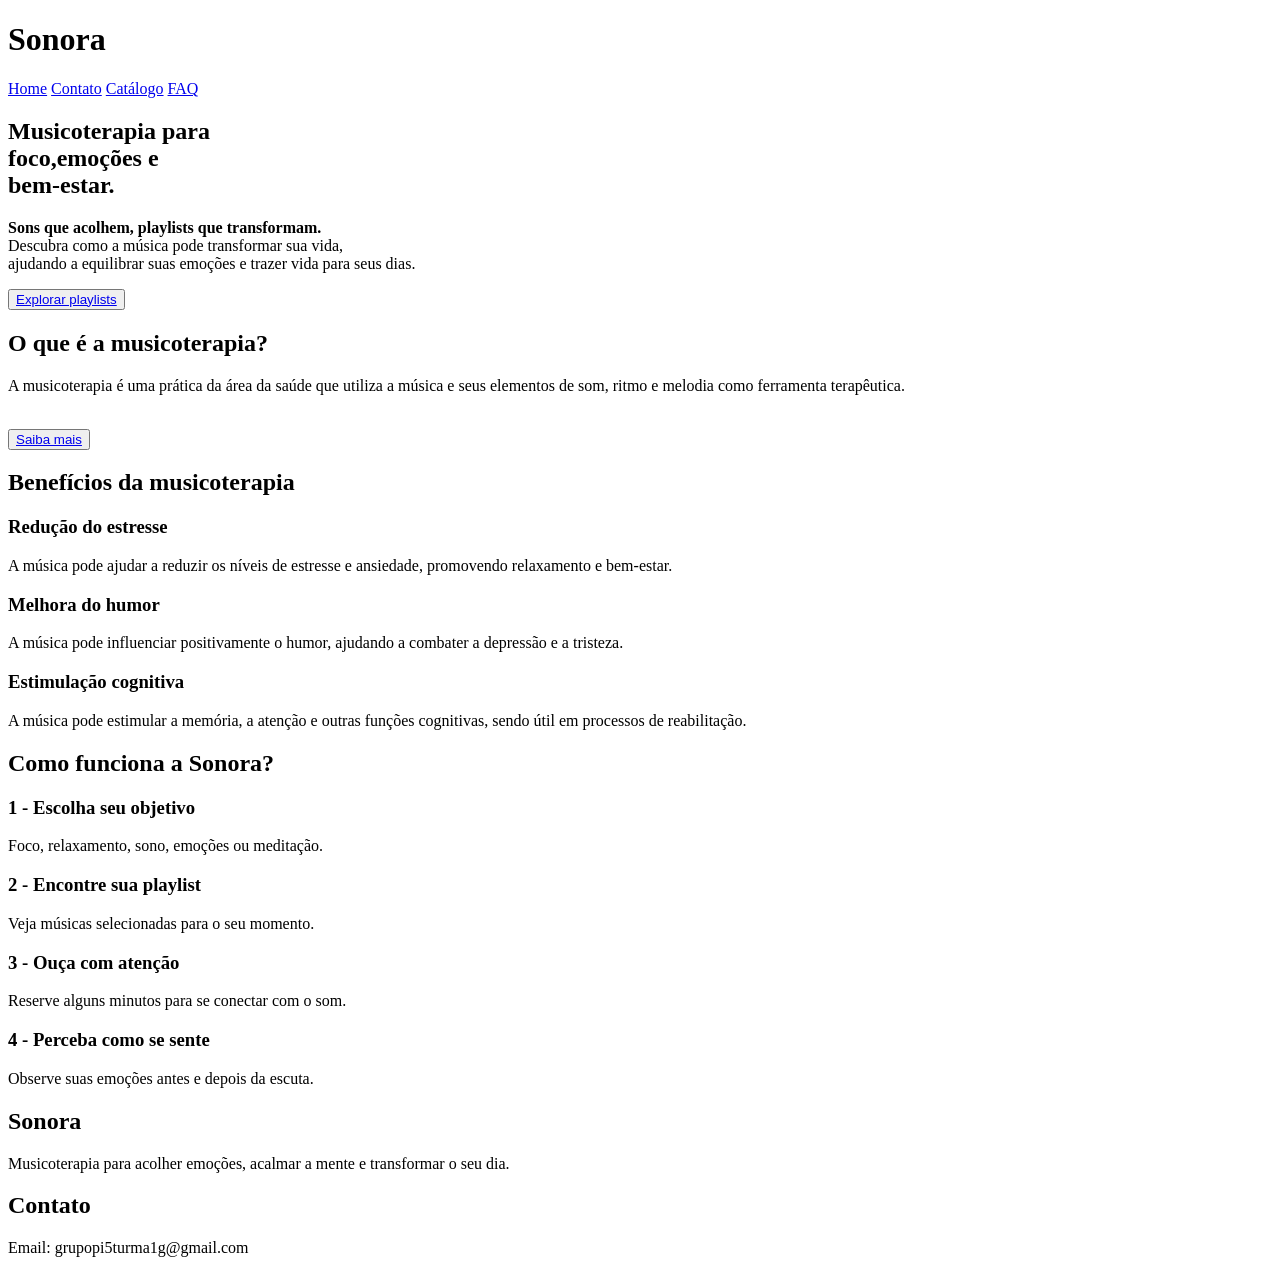
==== index.html @ e2dea468 "updt html, botoes" ====
<!DOCTYPE html>
<html lang="PT-BR">
<head>
    <meta charset="UTF-8">
    <meta name="viewport" content="width=device-width, initial-scale=1.0">
    <title>Sonora - Home</title>
    <script src="js/script.js" defer></script>
</head>
<body>
    <header>
    <div class="barra_de_navegacao">
        <h1>Sonora</h1> <!-- deixar os botões de navegação no lado direito do título -->
        <nav>
            <a href="index.html">Home</a>
            <a href="html/contato.html">Contato</a>
            <a href="html/catalogo.html">Catálogo</a>
            <a href="html/faq.html">FAQ</a>
        </nav>
    </div>
    </header>
    <main>
    <section id="hero"><!-- colocar a imagem de fundo, texto alinhado a esquerda, e uma imagem a direita -->
        <h1>Musicoterapia para<br>foco,emoções e <br>bem-estar.</h1>
        <p><strong>Sons que acolhem, playlists que transformam.<br></strong> 
        Descubra como a música pode transformar sua vida,<br> ajudando a
        equilibrar suas emoções e trazer vida para seus dias.</p>
        <button><a href="html/catalogo.html">Explorar playlists</a></button>
    <br>
    </section>
    <section id="O que é a musicoterapia?">
        <div>
        <h2>O que é a musicoterapia?</h2>
        <p>A musicoterapia é uma prática da
        área da saúde que utiliza a música e seus elementos
        de som, ritmo e melodia como ferramenta terapêutica.</p><br>
        <button><a href="html/musicoterapia_informacional.html">Saiba mais</a></button>
        </div>
    </section>
    <section id="beneficios"><!-- alinhar os cards lado a lado -->
        <h2>Benefícios da musicoterapia</h2>
        <div class="beneficio">
            <h3>Redução do estresse</h3>
            <p>A música pode ajudar a reduzir os níveis de estresse e ansiedade, 
            promovendo relaxamento e bem-estar.</p>
        </div>
        <div class="beneficio">
            <h3>Melhora do humor</h3>
            <p>A música pode influenciar positivamente o humor, 
            ajudando a combater a depressão e a tristeza.</p>
        </div>
        <div class="beneficio">
            <h3>Estimulação cognitiva</h3>
            <p>A música pode estimular a memória, a atenção e outras funções cognitivas,
            sendo útil em processos de reabilitação.</p>
        </div>
    </section>
    <section id="como_funciona">
        <div class="funcionamento">
        <h2>Como funciona a Sonora?</h2>
            <h3>1 - Escolha seu objetivo</h3>
            <p>Foco, relaxamento, sono, emoções ou meditação.</p>
        </div>
        <div class="funcionamento">
            <h3>2 - Encontre sua playlist</h3>
            <p>Veja músicas selecionadas para o seu momento.</p>
        </div>
        <div class="funcionamento">
            <h3>3 - Ouça com atenção</h3>
            <p>Reserve alguns minutos para se conectar com o som.</p>
        </div>
        <div class="funcionamento">
            <h3>4 - Perceba como se sente</h3>
            <p>Observe suas emoções antes e depois da escuta.</p>
        </div>
    </section>
    </main>
    <footer class="rodape">
        <div id="sonora_rodape">
            <h2>Sonora</h2>
            <p>Musicoterapia para acolher emoções, acalmar a mente e transformar o seu dia.</p>
        </div>
        <div id="contato">
            <h2>Contato</h2>
            <p>Email: grupopi5turma1g@gmail.com</p>
        </div>
    </footer>
<!--<script src="js/script.js"></script>-->
</body>
</html>
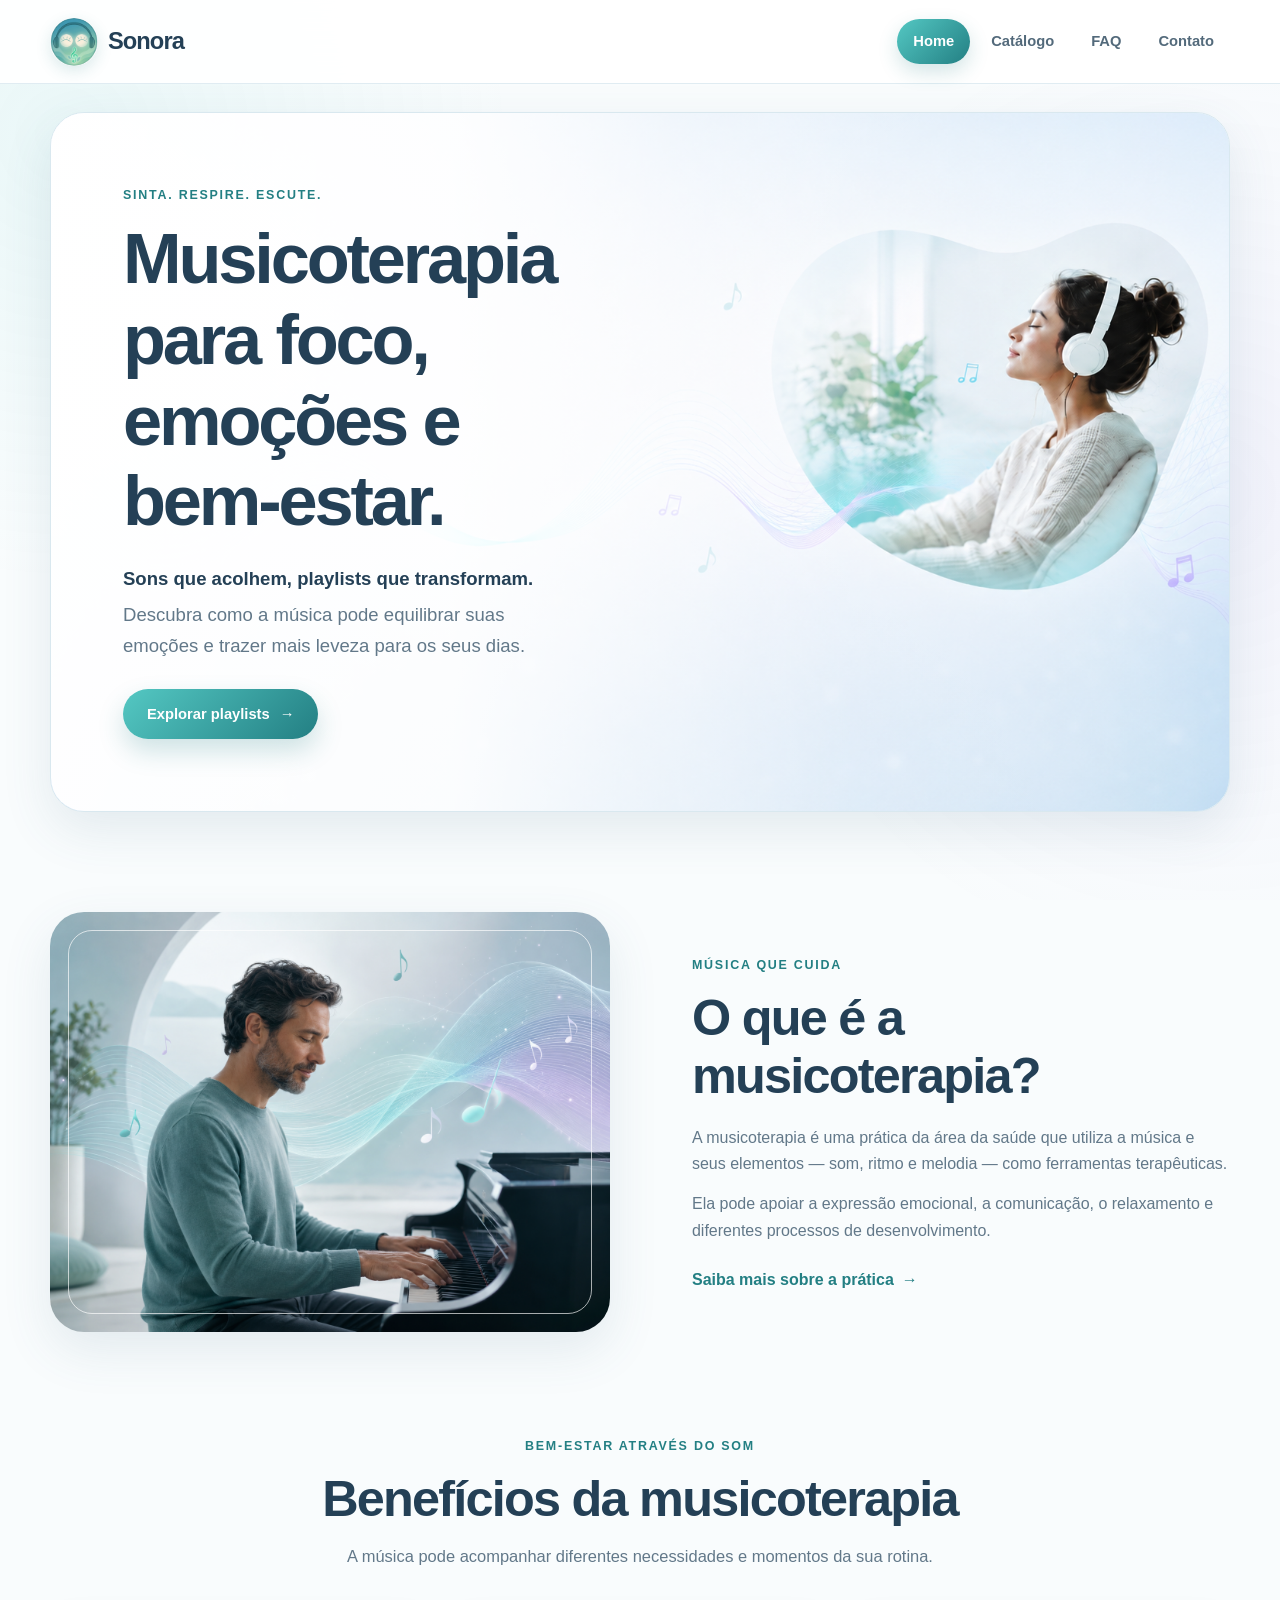
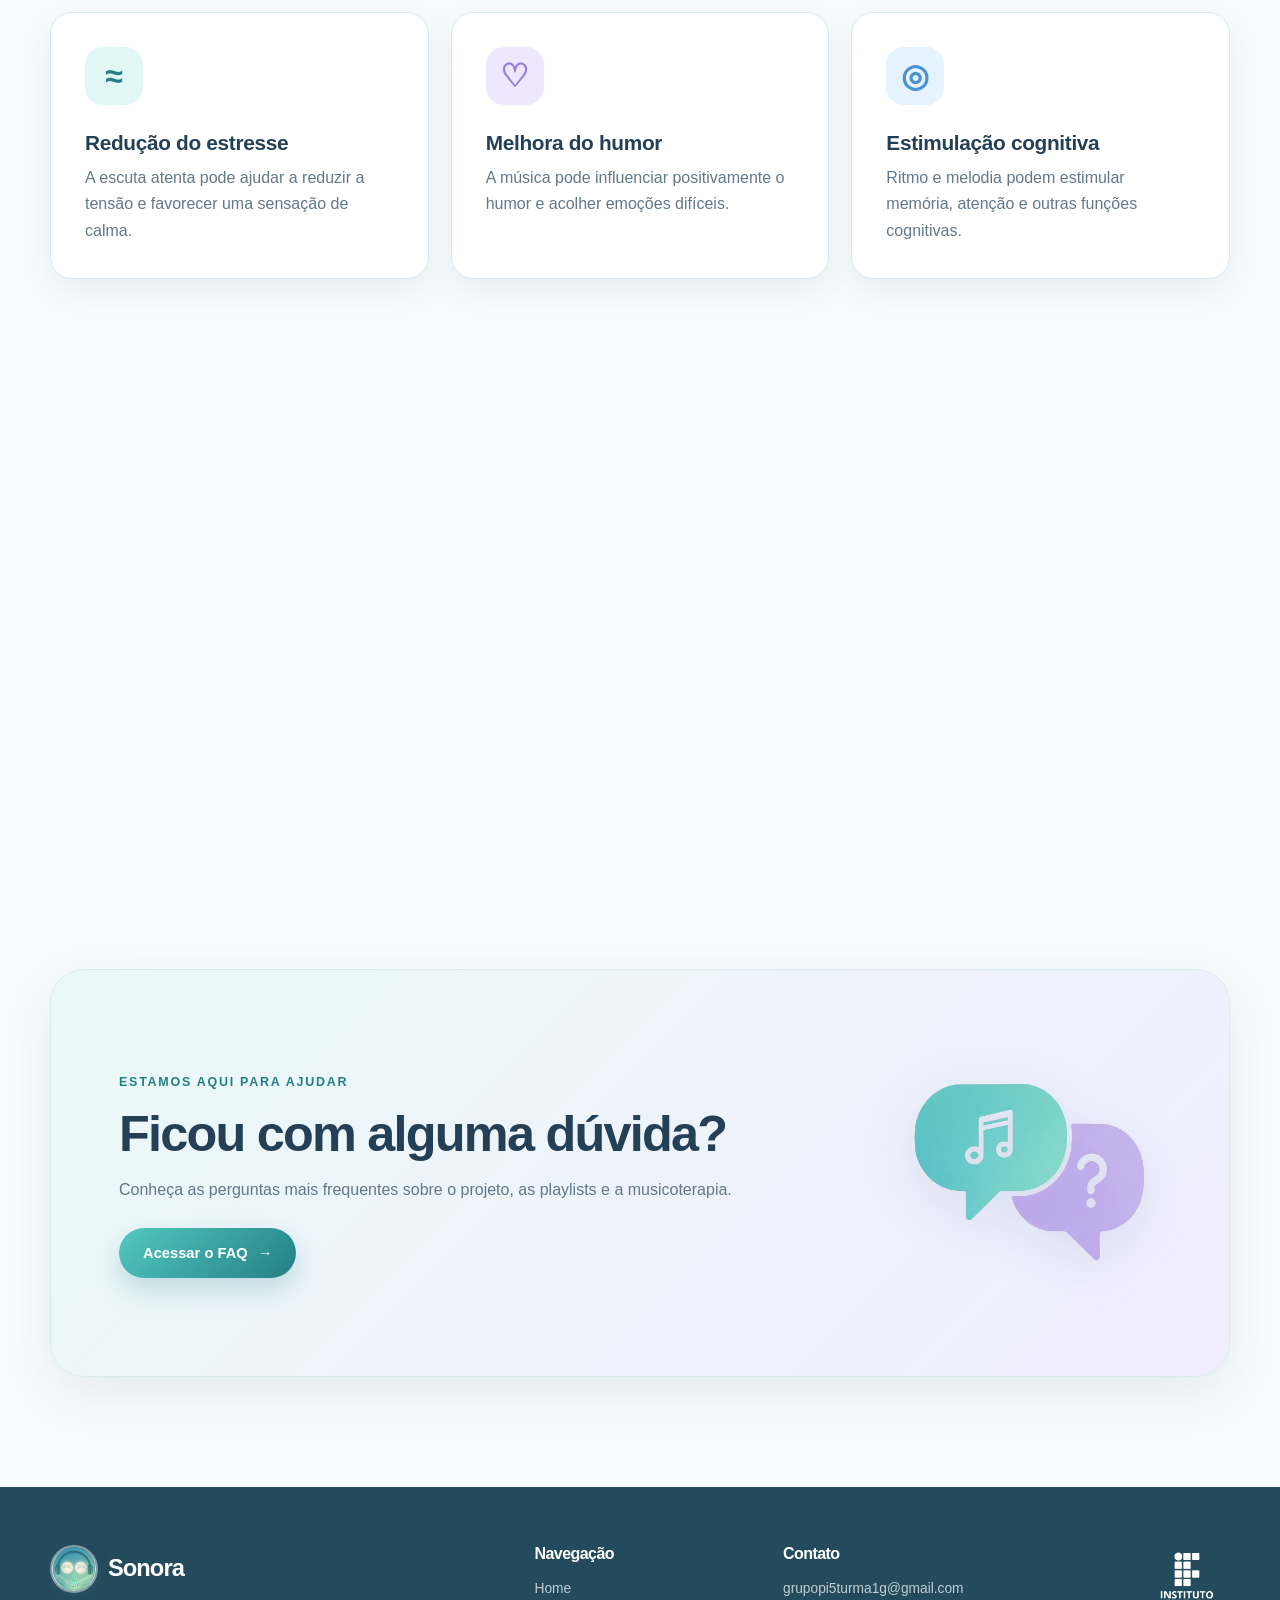
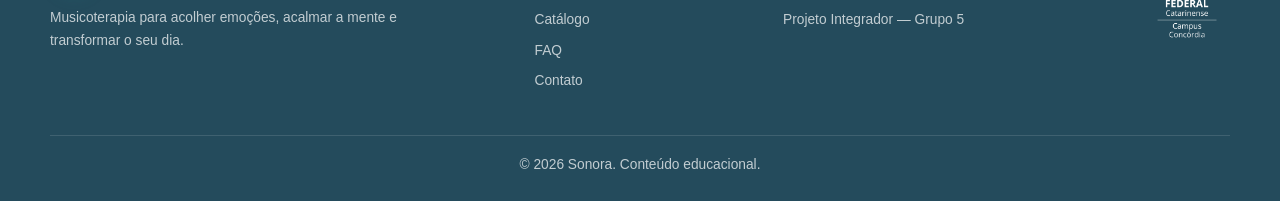
==== commit d2073bd7: "SitePronto" ====
--- a/index.html
+++ b/index.html
@@ -1,89 +1,150 @@
 <!DOCTYPE html>
-<html lang="PT-BR">
+<html lang="pt-BR">
+
 <head>
     <meta charset="UTF-8">
     <meta name="viewport" content="width=device-width, initial-scale=1.0">
+    <meta name="description" content="Sonora: música para foco, emoções e bem-estar.">
     <title>Sonora - Home</title>
+    <link rel="stylesheet" href="css/style.css">
     <script src="js/script.js" defer></script>
 </head>
-<body>
-    <header>
-    <div class="barra_de_navegacao">
-        <h1>Sonora</h1> <!-- deixar os botões de navegação no lado direito do título -->
-        <nav>
-            <a href="index.html">Home</a>
-            <a href="html/contato.html">Contato</a>
-            <a href="html/catalogo.html">Catálogo</a>
-            <a href="html/faq.html">FAQ</a>
-        </nav>
-    </div>
+
+<body data-page="home">
+    <header class="site_header">
+        <div class="barra_de_navegacao">
+            <a class="marca" href="index.html" aria-label="Sonora - página inicial">
+                <img src="assets/imagens/01_logo_sonora.png" alt="" width="52" height="52">
+                <span>Sonora</span>
+            </a>
+            <nav aria-label="Navegação principal">
+                <a href="index.html">Home</a>
+                <a href="html/catalogo.html">Catálogo</a>
+                <a href="html/faq.html">FAQ</a>
+                <a href="html/contato.html">Contato</a>
+            </nav>
+        </div>
     </header>
+
     <main>
-    <section id="hero"><!-- colocar a imagem de fundo, texto alinhado a esquerda, e uma imagem a direita -->
-        <h1>Musicoterapia para<br>foco,emoções e <br>bem-estar.</h1>
-        <p><strong>Sons que acolhem, playlists que transformam.<br></strong> 
-        Descubra como a música pode transformar sua vida,<br> ajudando a
-        equilibrar suas emoções e trazer vida para seus dias.</p>
-        <button><a href="html/catalogo.html">Explorar playlists</a></button>
-    <br>
-    </section>
-    <section id="O que é a musicoterapia?">
-        <div>
-        <h2>O que é a musicoterapia?</h2>
-        <p>A musicoterapia é uma prática da
-        área da saúde que utiliza a música e seus elementos
-        de som, ritmo e melodia como ferramenta terapêutica.</p><br>
-        <button><a href="html/musicoterapia_informacional.html">Saiba mais</a></button>
+        <section id="hero" class="hero hero_home">
+            <img class="hero_imagem" src="assets/imagens/09_banner_home.png" alt="Mulher ouvindo música com fones de ouvido" fetchpriority="high">
+            <div class="hero_conteudo">
+                <span class="eyebrow">Sinta. Respire. Escute.</span>
+                <h1>Musicoterapia para foco, emoções e bem-estar.</h1>
+                <p><strong>Sons que acolhem, playlists que transformam.</strong> Descubra como a música pode equilibrar suas emoções e trazer mais leveza para os seus dias.</p>
+                <a class="botao botao_primario" href="html/catalogo.html">Explorar playlists <span aria-hidden="true">→</span></a>
+            </div>
+        </section>
+
+        <section class="secao sobre_musicoterapia" aria-labelledby="titulo_musicoterapia">
+            <div class="imagem_moldura">
+                <img src="assets/imagens/02_homem_piano.png" alt="Homem tocando piano em um ambiente tranquilo" loading="lazy">
+            </div>
+            <div class="secao_texto">
+                <span class="eyebrow">Música que cuida</span>
+                <h2 id="titulo_musicoterapia">O que é a musicoterapia?</h2>
+                <p>A musicoterapia é uma prática da área da saúde que utiliza a música e seus elementos — som, ritmo e melodia — como ferramentas terapêuticas.</p>
+                <p>Ela pode apoiar a expressão emocional, a comunicação, o relaxamento e diferentes processos de desenvolvimento.</p>
+                <a class="link_seta" href="html/musicoterapia_informacional.html">Saiba mais sobre a prática <span aria-hidden="true">→</span></a>
+            </div>
+        </section>
+
+        <section id="beneficios" class="secao secao_centralizada" aria-labelledby="titulo_beneficios">
+            <div class="cabecalho_secao">
+                <span class="eyebrow">Bem-estar através do som</span>
+                <h2 id="titulo_beneficios">Benefícios da musicoterapia</h2>
+                <p>A música pode acompanhar diferentes necessidades e momentos da sua rotina.</p>
+            </div>
+            <div class="beneficios_grid">
+                <article class="beneficio">
+                    <span class="icone_texto icone_turquesa" aria-hidden="true">≈</span>
+                    <h3>Redução do estresse</h3>
+                    <p>A escuta atenta pode ajudar a reduzir a tensão e favorecer uma sensação de calma.</p>
+                </article>
+                <article class="beneficio">
+                    <span class="icone_texto icone_lilas" aria-hidden="true">♡</span>
+                    <h3>Melhora do humor</h3>
+                    <p>A música pode influenciar positivamente o humor e acolher emoções difíceis.</p>
+                </article>
+                <article class="beneficio">
+                    <span class="icone_texto icone_azul" aria-hidden="true">◎</span>
+                    <h3>Estimulação cognitiva</h3>
+                    <p>Ritmo e melodia podem estimular memória, atenção e outras funções cognitivas.</p>
+                </article>
+            </div>
+        </section>
+
+        <section id="como_funciona" class="secao secao_centralizada" aria-labelledby="titulo_como_funciona">
+            <div class="cabecalho_secao">
+                <span class="eyebrow">Uma experiência simples</span>
+                <h2 id="titulo_como_funciona">Como funciona a Sonora?</h2>
+                <p>Quatro passos para encontrar uma trilha que combine com o seu momento.</p>
+            </div>
+            <div class="passos_grid">
+                <article class="funcionamento">
+                    <span class="numero_passo">01</span>
+                    <img src="assets/imagens/06_icone_escolha_objetivo.png" alt="" loading="lazy">
+                    <h3>Escolha seu objetivo</h3>
+                    <p>Foco, relaxamento, sono, emoções ou meditação.</p>
+                </article>
+                <article class="funcionamento">
+                    <span class="numero_passo">02</span>
+                    <img src="assets/imagens/04_icone_encontre_playlist.png" alt="" loading="lazy">
+                    <h3>Encontre sua playlist</h3>
+                    <p>Veja músicas selecionadas para o seu momento.</p>
+                </article>
+                <article class="funcionamento">
+                    <span class="numero_passo">03</span>
+                    <img src="assets/imagens/05_icone_ouca_com_atencao.png" alt="" loading="lazy">
+                    <h3>Ouça com atenção</h3>
+                    <p>Reserve alguns minutos para se conectar com o som.</p>
+                </article>
+                <article class="funcionamento">
+                    <span class="numero_passo">04</span>
+                    <img src="assets/imagens/07_icone_perceba_como_se_sente.png" alt="" loading="lazy">
+                    <h3>Perceba como se sente</h3>
+                    <p>Observe suas emoções antes e depois da escuta.</p>
+                </article>
+            </div>
+        </section>
+
+        <section class="secao cta_duvidas">
+            <div>
+                <span class="eyebrow">Estamos aqui para ajudar</span>
+                <h2>Ficou com alguma dúvida?</h2>
+                <p>Conheça as perguntas mais frequentes sobre o projeto, as playlists e a musicoterapia.</p>
+                <a class="botao botao_primario" href="html/faq.html">Acessar o FAQ <span aria-hidden="true">→</span></a>
+            </div>
+            <img src="assets/imagens/10_ilustracao_duvidas_musica.png" alt="Balões de conversa sobre música" loading="lazy">
+        </section>
+    </main>
+
+    <footer class="rodape">
+        <div class="rodape_conteudo">
+            <div class="rodape_marca">
+                <a class="marca marca_rodape" href="index.html">
+                    <img src="assets/imagens/01_logo_sonora.png" alt="" width="54" height="54" loading="lazy">
+                    <span>Sonora</span>
+                </a>
+                <p>Musicoterapia para acolher emoções, acalmar a mente e transformar o seu dia.</p>
+            </div>
+            <div>
+                <h2>Navegação</h2>
+                <a href="index.html">Home</a>
+                <a href="html/catalogo.html">Catálogo</a>
+                <a href="html/faq.html">FAQ</a>
+                <a href="html/contato.html">Contato</a>
+            </div>
+            <div>
+                <h2>Contato</h2>
+                <a href="mailto:grupopi5turma1g@gmail.com">grupopi5turma1g@gmail.com</a>
+                <p>Projeto Integrador — Grupo 5</p>
+            </div>
+            <img class="logo_ifc" src="assets/imagens/03_logo_ifc_campus_concordia.png" alt="Instituto Federal Catarinense - Campus Concórdia" loading="lazy">
         </div>
-    </section>
-    <section id="beneficios"><!-- alinhar os cards lado a lado -->
-        <h2>Benefícios da musicoterapia</h2>
-        <div class="beneficio">
-            <h3>Redução do estresse</h3>
-            <p>A música pode ajudar a reduzir os níveis de estresse e ansiedade, 
-            promovendo relaxamento e bem-estar.</p>
-        </div>
-        <div class="beneficio">
-            <h3>Melhora do humor</h3>
-            <p>A música pode influenciar positivamente o humor, 
-            ajudando a combater a depressão e a tristeza.</p>
-        </div>
-        <div class="beneficio">
-            <h3>Estimulação cognitiva</h3>
-            <p>A música pode estimular a memória, a atenção e outras funções cognitivas,
-            sendo útil em processos de reabilitação.</p>
-        </div>
-    </section>
-    <section id="como_funciona">
-        <div class="funcionamento">
-        <h2>Como funciona a Sonora?</h2>
-            <h3>1 - Escolha seu objetivo</h3>
-            <p>Foco, relaxamento, sono, emoções ou meditação.</p>
-        </div>
-        <div class="funcionamento">
-            <h3>2 - Encontre sua playlist</h3>
-            <p>Veja músicas selecionadas para o seu momento.</p>
-        </div>
-        <div class="funcionamento">
-            <h3>3 - Ouça com atenção</h3>
-            <p>Reserve alguns minutos para se conectar com o som.</p>
-        </div>
-        <div class="funcionamento">
-            <h3>4 - Perceba como se sente</h3>
-            <p>Observe suas emoções antes e depois da escuta.</p>
-        </div>
-    </section>
-    </main>
-    <footer class="rodape">
-        <div id="sonora_rodape">
-            <h2>Sonora</h2>
-            <p>Musicoterapia para acolher emoções, acalmar a mente e transformar o seu dia.</p>
-        </div>
-        <div id="contato">
-            <h2>Contato</h2>
-            <p>Email: grupopi5turma1g@gmail.com</p>
-        </div>
+        <p class="rodape_base">© 2026 Sonora. Conteúdo educacional.</p>
     </footer>
-<!--<script src="js/script.js"></script>-->
 </body>
-</html>+
+</html>
--- a/css/style.css
+++ b/css/style.css
@@ -0,0 +1,1325 @@
+:root {
+    --azul-fundo: #eef7fb;
+    --azul-claro: #dfeff7;
+    --azul: #69aee6;
+    --turquesa: #54c8c3;
+    --turquesa-escuro: #237f83;
+    --lilas: #9579df;
+    --lilas-claro: #eee8ff;
+    --texto: #244056;
+    --texto-suave: #627889;
+    --branco: #ffffff;
+    --borda: #d9e8ef;
+    --spotify: #1ed760;
+    --sombra: 0 18px 50px rgba(68, 105, 129, 0.12);
+    --sombra-card: 0 12px 32px rgba(68, 105, 129, 0.1);
+    --raio: 22px;
+    --raio-grande: 34px;
+    --largura: 1180px;
+}
+
+*,
+*::before,
+*::after {
+    box-sizing: border-box;
+    margin: 0;
+    padding: 0;
+}
+
+html {
+    scroll-behavior: smooth;
+    scroll-padding-top: 105px;
+}
+
+body {
+    min-height: 100vh;
+    overflow-x: hidden;
+    padding-top: 84px;
+    color: var(--texto);
+    background: #f9fcfd;
+    font-family: Poppins, "Segoe UI", Arial, sans-serif;
+    line-height: 1.65;
+}
+
+body::before {
+    position: fixed;
+    z-index: -1;
+    inset: 0;
+    background:
+        radial-gradient(circle at 5% 15%, rgba(84, 200, 195, 0.09), transparent 28rem),
+        radial-gradient(circle at 95% 55%, rgba(149, 121, 223, 0.08), transparent 30rem);
+    content: "";
+    pointer-events: none;
+}
+
+img {
+    display: block;
+    max-width: 100%;
+}
+
+a {
+    color: inherit;
+    text-decoration: none;
+}
+
+button,
+input,
+textarea {
+    font: inherit;
+}
+
+button,
+a,
+[role="button"] {
+    -webkit-tap-highlight-color: transparent;
+}
+
+button:focus-visible,
+a:focus-visible,
+input:focus-visible,
+textarea:focus-visible,
+[role="button"]:focus-visible {
+    outline: 3px solid rgba(84, 200, 195, 0.4);
+    outline-offset: 4px;
+}
+
+h1,
+h2,
+h3 {
+    color: var(--texto);
+    line-height: 1.15;
+    text-wrap: balance;
+}
+
+h1 {
+    font-size: clamp(2.55rem, 5.5vw, 4.7rem);
+    letter-spacing: -0.045em;
+}
+
+h2 {
+    font-size: clamp(2rem, 4vw, 3.15rem);
+    letter-spacing: -0.035em;
+}
+
+h3 {
+    font-size: 1.3rem;
+    letter-spacing: -0.015em;
+}
+
+p {
+    color: var(--texto-suave);
+}
+
+.site_header {
+    position: fixed;
+    z-index: 100;
+    top: 0;
+    right: 0;
+    left: 0;
+    height: 84px;
+    border-bottom: 1px solid rgba(217, 232, 239, 0.8);
+    background: rgba(255, 255, 255, 0.92);
+    transition: height 220ms ease, box-shadow 220ms ease, background-color 220ms ease;
+    backdrop-filter: blur(18px);
+}
+
+.site_header.scrolled {
+    height: 74px;
+    background: rgba(255, 255, 255, 0.97);
+    box-shadow: 0 10px 30px rgba(68, 105, 129, 0.09);
+}
+
+.barra_de_navegacao {
+    display: flex;
+    align-items: center;
+    justify-content: space-between;
+    width: min(calc(100% - 40px), var(--largura));
+    height: 100%;
+    margin-inline: auto;
+}
+
+.marca {
+    display: inline-flex;
+    align-items: center;
+    gap: 10px;
+    color: var(--texto);
+    font-size: 1.48rem;
+    font-weight: 800;
+    letter-spacing: -0.04em;
+}
+
+.marca img {
+    width: 48px;
+    height: 48px;
+    border-radius: 50%;
+    object-fit: cover;
+    box-shadow: 0 5px 15px rgba(35, 127, 131, 0.16);
+}
+
+nav {
+    display: flex;
+    align-items: center;
+    gap: 5px;
+}
+
+nav a {
+    position: relative;
+    padding: 10px 16px;
+    border-radius: 999px;
+    color: #536a7b;
+    font-size: 0.92rem;
+    font-weight: 650;
+    transition: color 180ms ease, background-color 180ms ease, transform 180ms ease;
+}
+
+nav a:hover {
+    color: var(--turquesa-escuro);
+    background: rgba(84, 200, 195, 0.1);
+    transform: translateY(-1px);
+}
+
+nav a[aria-current="page"] {
+    color: #fff;
+    background: linear-gradient(135deg, var(--turquesa), var(--turquesa-escuro));
+    box-shadow: 0 8px 20px rgba(35, 127, 131, 0.2);
+}
+
+main {
+    width: 100%;
+}
+
+main > section,
+main > article {
+    width: min(calc(100% - 40px), var(--largura));
+    margin-inline: auto;
+}
+
+.secao {
+    margin-block: 100px;
+}
+
+.eyebrow {
+    display: inline-block;
+    margin-bottom: 13px;
+    color: var(--turquesa-escuro);
+    font-size: 0.78rem;
+    font-weight: 800;
+    letter-spacing: 0.14em;
+    text-transform: uppercase;
+}
+
+.cabecalho_secao {
+    max-width: 700px;
+    margin: 0 auto 42px;
+    text-align: center;
+}
+
+.cabecalho_secao h2 {
+    margin-bottom: 15px;
+}
+
+.cabecalho_secao > p {
+    font-size: 1.03rem;
+}
+
+.cabecalho_secao.alinhado_esquerda {
+    margin-inline: 0;
+    text-align: left;
+}
+
+.hero {
+    position: relative;
+    min-height: 570px;
+    overflow: hidden;
+    margin-top: 28px;
+    border: 1px solid var(--borda);
+    border-radius: var(--raio-grande);
+    background: var(--azul-fundo);
+    box-shadow: var(--sombra);
+    isolation: isolate;
+}
+
+.hero_imagem {
+    position: absolute;
+    z-index: -2;
+    inset: 0;
+    width: 100%;
+    height: 100%;
+    object-fit: cover;
+}
+
+.hero::after {
+    position: absolute;
+    z-index: -1;
+    inset: 0;
+    background: linear-gradient(90deg, rgba(255, 255, 255, 0.98) 0%, rgba(255, 255, 255, 0.9) 34%, rgba(255, 255, 255, 0.12) 68%, transparent 100%);
+    content: "";
+    pointer-events: none;
+}
+
+.hero_conteudo {
+    display: flex;
+    width: min(52%, 590px);
+    min-height: 570px;
+    flex-direction: column;
+    align-items: flex-start;
+    justify-content: center;
+    padding: clamp(38px, 6vw, 72px);
+}
+
+.hero_conteudo h1 {
+    margin-bottom: 22px;
+}
+
+.hero_conteudo > p {
+    max-width: 570px;
+    margin-bottom: 28px;
+    font-size: clamp(1rem, 1.6vw, 1.16rem);
+}
+
+.hero_conteudo p strong {
+    display: block;
+    margin-bottom: 5px;
+    color: var(--texto);
+}
+
+.hero_acoes {
+    display: flex;
+    flex-wrap: wrap;
+    gap: 12px;
+}
+
+.botao {
+    position: relative;
+    display: inline-flex;
+    min-height: 50px;
+    align-items: center;
+    justify-content: center;
+    gap: 10px;
+    overflow: hidden;
+    padding: 12px 24px;
+    border: 0;
+    border-radius: 999px;
+    cursor: pointer;
+    font-size: 0.92rem;
+    font-weight: 750;
+    transition: transform 180ms ease, box-shadow 180ms ease, background-color 180ms ease;
+}
+
+.botao_primario {
+    color: #fff;
+    background: linear-gradient(135deg, var(--turquesa), var(--turquesa-escuro));
+    box-shadow: 0 12px 26px rgba(35, 127, 131, 0.22);
+}
+
+.botao_primario:hover {
+    box-shadow: 0 16px 34px rgba(35, 127, 131, 0.3);
+    transform: translateY(-3px);
+}
+
+.botao_secundario {
+    color: var(--turquesa-escuro);
+    border: 1px solid rgba(35, 127, 131, 0.22);
+    background: rgba(255, 255, 255, 0.8);
+}
+
+.botao_secundario:hover {
+    color: #fff;
+    background: var(--turquesa-escuro);
+    transform: translateY(-3px);
+}
+
+.link_seta {
+    display: inline-flex;
+    align-items: center;
+    gap: 8px;
+    margin-top: 9px;
+    color: var(--turquesa-escuro);
+    font-weight: 750;
+}
+
+.link_seta span {
+    transition: transform 180ms ease;
+}
+
+.link_seta:hover span {
+    transform: translateX(5px);
+}
+
+.sobre_musicoterapia {
+    display: grid;
+    grid-template-columns: 1.02fr 0.98fr;
+    align-items: center;
+    gap: clamp(40px, 7vw, 82px);
+}
+
+.imagem_moldura {
+    position: relative;
+    overflow: hidden;
+    border-radius: var(--raio-grande);
+    box-shadow: var(--sombra);
+}
+
+.imagem_moldura::before {
+    position: absolute;
+    z-index: 1;
+    inset: 18px;
+    border: 1px solid rgba(255, 255, 255, 0.65);
+    border-radius: 24px;
+    content: "";
+    pointer-events: none;
+}
+
+.imagem_moldura img {
+    width: 100%;
+    aspect-ratio: 4 / 3;
+    object-fit: cover;
+    transition: transform 700ms ease;
+}
+
+.imagem_moldura:hover img {
+    transform: scale(1.035);
+}
+
+.secao_texto h2 {
+    margin-bottom: 20px;
+}
+
+.secao_texto p {
+    margin-bottom: 14px;
+}
+
+.beneficios_grid {
+    display: grid;
+    grid-template-columns: repeat(3, 1fr);
+    gap: 22px;
+}
+
+.beneficio,
+.funcionamento,
+.categoria,
+.playlist,
+.pergunta,
+.formulario_contato,
+.artigo_grid section {
+    position: relative;
+    border: 1px solid var(--borda);
+    background: #fff;
+    box-shadow: var(--sombra-card);
+}
+
+.beneficio,
+.funcionamento {
+    overflow: hidden;
+    padding: 34px;
+    border-radius: var(--raio);
+    text-align: left;
+    transition: transform 220ms ease, box-shadow 220ms ease;
+}
+
+.beneficio::after,
+.funcionamento::after,
+.categoria::after,
+.playlist::after {
+    position: absolute;
+    inset: 0;
+    background: radial-gradient(circle at var(--mouse-x, 50%) var(--mouse-y, 50%), rgba(84, 200, 195, 0.13), transparent 42%);
+    content: "";
+    opacity: 0;
+    pointer-events: none;
+    transition: opacity 180ms ease;
+}
+
+.beneficio:hover,
+.funcionamento:hover {
+    box-shadow: 0 20px 42px rgba(68, 105, 129, 0.15);
+    transform: translateY(-7px);
+}
+
+.beneficio:hover::after,
+.funcionamento:hover::after,
+.categoria:hover::after,
+.playlist:hover::after {
+    opacity: 1;
+}
+
+.beneficio h3,
+.funcionamento h3 {
+    margin-bottom: 10px;
+}
+
+.icone_texto {
+    display: grid;
+    width: 58px;
+    height: 58px;
+    margin-bottom: 26px;
+    place-items: center;
+    border-radius: 18px;
+    font-size: 2rem;
+    font-weight: 700;
+}
+
+.icone_turquesa {
+    color: var(--turquesa-escuro);
+    background: #e1f7f5;
+}
+
+.icone_lilas {
+    color: var(--lilas);
+    background: var(--lilas-claro);
+}
+
+.icone_azul {
+    color: #4b91ce;
+    background: #e5f2ff;
+}
+
+.passos_grid {
+    display: grid;
+    grid-template-columns: repeat(4, 1fr);
+    gap: 18px;
+}
+
+.funcionamento {
+    min-height: 310px;
+    padding-top: 26px;
+}
+
+.funcionamento img {
+    width: 76px;
+    height: 76px;
+    margin: 0 auto 18px;
+    object-fit: contain;
+}
+
+.funcionamento h3,
+.funcionamento p {
+    text-align: center;
+}
+
+.funcionamento p {
+    font-size: 0.92rem;
+}
+
+.numero_passo {
+    display: inline-flex;
+    margin-bottom: 5px;
+    color: rgba(35, 127, 131, 0.32);
+    font-size: 0.74rem;
+    font-weight: 850;
+    letter-spacing: 0.12em;
+}
+
+.cta_duvidas,
+.cta_suporte {
+    display: grid;
+    grid-template-columns: 1.4fr 0.6fr;
+    align-items: center;
+    overflow: hidden;
+    padding: clamp(36px, 6vw, 68px);
+    border: 1px solid #d8ecf0;
+    border-radius: var(--raio-grande);
+    background: linear-gradient(135deg, #eaf9f7 0%, #f1edff 100%);
+    box-shadow: var(--sombra);
+}
+
+.cta_duvidas h2,
+.cta_suporte h2 {
+    margin-bottom: 14px;
+}
+
+.cta_duvidas p,
+.cta_suporte p {
+    max-width: 630px;
+    margin-bottom: 24px;
+}
+
+.cta_duvidas > img,
+.cta_suporte > img {
+    width: min(100%, 270px);
+    justify-self: end;
+    filter: drop-shadow(0 14px 25px rgba(93, 110, 165, 0.14));
+}
+
+.filtro_secao {
+    display: flex;
+    align-items: flex-end;
+    justify-content: space-between;
+    gap: 30px;
+    padding: 34px;
+    border: 1px solid var(--borda);
+    border-radius: var(--raio);
+    background: #fff;
+    box-shadow: var(--sombra-card);
+}
+
+.filtro_secao .cabecalho_secao {
+    flex: 0 1 380px;
+    margin-bottom: 0;
+}
+
+.filtros {
+    display: flex;
+    flex: 1 1 auto;
+    flex-wrap: wrap;
+    justify-content: flex-end;
+    gap: 9px;
+}
+
+.filtro {
+    position: relative;
+    overflow: hidden;
+    min-height: 42px;
+    padding: 8px 17px;
+    border: 1px solid var(--borda);
+    border-radius: 999px;
+    color: var(--texto-suave);
+    background: #f8fbfc;
+    cursor: pointer;
+    font-size: 0.86rem;
+    font-weight: 700;
+    transition: color 180ms ease, background-color 180ms ease, border-color 180ms ease, transform 180ms ease;
+}
+
+.filtro:hover,
+.filtro.ativo {
+    color: #fff;
+    border-color: transparent;
+    background: var(--turquesa-escuro);
+    transform: translateY(-2px);
+}
+
+.categorias_grid {
+    display: grid;
+    grid-template-columns: repeat(4, 1fr);
+    gap: 20px;
+}
+
+.categoria {
+    overflow: hidden;
+    min-height: 280px;
+    padding: 30px;
+    border-radius: var(--raio);
+    cursor: pointer;
+    transition: transform 220ms ease, box-shadow 220ms ease;
+}
+
+.categoria:nth-child(1),
+.categoria:nth-child(3) {
+    background: linear-gradient(155deg, #f7fbfc, #e9f6f7);
+}
+
+.categoria:nth-child(2),
+.categoria:nth-child(4) {
+    background: linear-gradient(155deg, #fbf9ff, #f0ebff);
+}
+
+.categoria:hover {
+    box-shadow: 0 20px 45px rgba(68, 105, 129, 0.16);
+    transform: translateY(-8px);
+}
+
+.categoria img {
+    width: 80px;
+    height: 80px;
+    margin-bottom: 27px;
+    object-fit: contain;
+}
+
+.categoria h3 {
+    margin-bottom: 9px;
+}
+
+.categoria p {
+    margin-bottom: 18px;
+    font-size: 0.91rem;
+}
+
+.categoria > span {
+    color: var(--turquesa-escuro);
+    font-size: 0.85rem;
+    font-weight: 750;
+}
+
+.playlist_heading {
+    display: flex;
+    align-items: flex-end;
+    justify-content: space-between;
+    gap: 24px;
+    margin-bottom: 38px;
+}
+
+.playlist_heading .cabecalho_secao {
+    margin-bottom: 0;
+}
+
+.contador_playlists {
+    flex: 0 0 auto;
+    padding: 8px 15px;
+    border-radius: 999px;
+    color: var(--turquesa-escuro);
+    background: #e5f7f5;
+    font-size: 0.82rem;
+    font-weight: 750;
+}
+
+.playlist_grid {
+    display: grid;
+    grid-template-columns: repeat(3, minmax(0, 1fr));
+    gap: 24px;
+    perspective: 1200px;
+}
+
+.playlist {
+    --rotate-x: 0deg;
+    --rotate-y: 0deg;
+    overflow: hidden;
+    border-radius: var(--raio);
+    transform: perspective(900px) rotateX(var(--rotate-x)) rotateY(var(--rotate-y));
+    transform-style: preserve-3d;
+    transition: transform 160ms ease, box-shadow 220ms ease;
+}
+
+.playlist:hover {
+    box-shadow: 0 25px 55px rgba(68, 105, 129, 0.18);
+}
+
+.playlist[hidden] {
+    display: none;
+}
+
+.playlist_capa {
+    position: relative;
+    overflow: hidden;
+    aspect-ratio: 4 / 3.35;
+}
+
+.playlist_capa::after {
+    position: absolute;
+    inset: 45% 0 0;
+    background: linear-gradient(transparent, rgba(19, 39, 51, 0.32));
+    content: "";
+}
+
+.playlist_capa img {
+    width: 100%;
+    height: 100%;
+    object-fit: cover;
+    transition: transform 650ms ease;
+}
+
+.playlist:hover .playlist_capa img {
+    transform: scale(1.045);
+}
+
+.playlist_selo {
+    position: absolute;
+    z-index: 2;
+    top: 16px;
+    left: 16px;
+    padding: 7px 12px;
+    border: 1px solid rgba(255, 255, 255, 0.55);
+    border-radius: 999px;
+    color: #fff;
+    background: rgba(28, 68, 81, 0.55);
+    backdrop-filter: blur(10px);
+    font-size: 0.72rem;
+    font-weight: 750;
+}
+
+.playlist_conteudo {
+    position: relative;
+    z-index: 2;
+    display: flex;
+    min-height: 240px;
+    flex-direction: column;
+    align-items: flex-start;
+    padding: 26px;
+    background: #fff;
+    transform: translateZ(16px);
+}
+
+.playlist_conteudo h3 {
+    margin-bottom: 9px;
+}
+
+.playlist_conteudo p {
+    margin-bottom: 22px;
+    font-size: 0.9rem;
+}
+
+.playlist_link {
+    position: relative;
+    display: inline-flex;
+    align-items: center;
+    gap: 8px;
+    overflow: hidden;
+    margin-top: auto;
+    padding: 10px 14px;
+    border-radius: 999px;
+    color: #fff;
+    background: #1b2529;
+    font-size: 0.82rem;
+    font-weight: 750;
+    transition: transform 180ms ease, background-color 180ms ease;
+}
+
+.playlist_link:hover {
+    background: #090d0f;
+    transform: translateY(-2px);
+}
+
+.spotify_ponto {
+    width: 9px;
+    height: 9px;
+    border-radius: 50%;
+    background: var(--spotify);
+    box-shadow: 0 0 0 4px rgba(30, 215, 96, 0.12);
+}
+
+.playlist_indisponivel {
+    color: var(--texto-suave);
+    background: #edf3f5;
+}
+
+.playlist_vazia {
+    margin-top: 22px;
+    padding: 24px;
+    border: 1px dashed #b8d8dd;
+    border-radius: 18px;
+    text-align: center;
+}
+
+.playlist_vazia[hidden] {
+    display: none;
+}
+
+.contato_layout {
+    display: grid;
+    grid-template-columns: 0.85fr 1.15fr;
+    align-items: start;
+    gap: clamp(42px, 7vw, 86px);
+}
+
+.contato_intro h2 {
+    margin-bottom: 18px;
+}
+
+.contato_intro > p {
+    margin-bottom: 34px;
+}
+
+.contato_item {
+    display: flex;
+    align-items: flex-start;
+    gap: 15px;
+    margin-top: 22px;
+    padding-top: 22px;
+    border-top: 1px solid var(--borda);
+}
+
+.contato_item > span {
+    display: grid;
+    width: 45px;
+    height: 45px;
+    flex: 0 0 45px;
+    place-items: center;
+    border-radius: 14px;
+    color: var(--turquesa-escuro);
+    background: #e5f7f5;
+    font-weight: 850;
+}
+
+.contato_item strong,
+.contato_item a,
+.contato_item p {
+    display: block;
+}
+
+.contato_item a {
+    color: var(--turquesa-escuro);
+}
+
+.formulario_contato {
+    display: grid;
+    grid-template-columns: 1fr;
+    gap: 18px;
+    padding: clamp(28px, 5vw, 46px);
+    border-radius: var(--raio-grande);
+}
+
+.campo {
+    display: grid;
+    gap: 7px;
+}
+
+.campo label {
+    color: var(--texto);
+    font-size: 0.84rem;
+    font-weight: 750;
+}
+
+.campo input,
+.campo textarea {
+    width: 100%;
+    min-height: 50px;
+    padding: 13px 15px;
+    border: 1px solid var(--borda);
+    border-radius: 13px;
+    color: var(--texto);
+    background: #f8fbfc;
+    transition: border-color 180ms ease, box-shadow 180ms ease, background-color 180ms ease;
+}
+
+.campo textarea {
+    min-height: 155px;
+    resize: vertical;
+}
+
+.campo input:focus,
+.campo textarea:focus {
+    border-color: var(--turquesa);
+    background: #fff;
+    box-shadow: 0 0 0 4px rgba(84, 200, 195, 0.12);
+    outline: none;
+}
+
+.mensagem_formulario {
+    padding: 13px 15px;
+    border-radius: 13px;
+    color: #246f5b;
+    background: #e5f8f1;
+    font-size: 0.88rem;
+}
+
+.mensagem_formulario[hidden] {
+    display: none;
+}
+
+.faq_colunas {
+    display: grid;
+    grid-template-columns: repeat(2, minmax(0, 1fr));
+    gap: 26px;
+}
+
+.faq_grupo > h3 {
+    margin-bottom: 18px;
+    color: var(--turquesa-escuro);
+}
+
+.pergunta {
+    overflow: hidden;
+    margin-bottom: 13px;
+    border-radius: 17px;
+    box-shadow: none;
+}
+
+.pergunta_botao {
+    display: flex;
+    width: 100%;
+    align-items: center;
+    justify-content: space-between;
+    gap: 18px;
+    padding: 21px 22px;
+    border: 0;
+    color: var(--texto);
+    background: #fff;
+    cursor: pointer;
+    text-align: left;
+    font-weight: 750;
+}
+
+.pergunta_botao:hover {
+    color: var(--turquesa-escuro);
+    background: #f7fbfc;
+}
+
+.pergunta_icone {
+    display: grid;
+    width: 30px;
+    height: 30px;
+    flex: 0 0 30px;
+    place-items: center;
+    border-radius: 50%;
+    color: var(--turquesa-escuro);
+    background: #e5f7f5;
+    font-size: 1.1rem;
+}
+
+.resposta {
+    padding: 0 22px 22px;
+    background: #fff;
+}
+
+.resposta p {
+    font-size: 0.92rem;
+}
+
+.resposta[hidden] {
+    display: none;
+}
+
+.artigo_informacional {
+    max-width: 980px;
+}
+
+.artigo_intro {
+    max-width: 800px;
+    margin-bottom: 42px;
+}
+
+.artigo_intro h2 {
+    margin-bottom: 18px;
+}
+
+.destaque_texto {
+    font-size: 1.2rem;
+    line-height: 1.75;
+}
+
+.artigo_grid {
+    display: grid;
+    grid-template-columns: repeat(2, 1fr);
+    gap: 20px;
+}
+
+.artigo_grid section {
+    padding: 28px;
+    border-radius: var(--raio);
+    box-shadow: none;
+}
+
+.artigo_grid h3 {
+    margin-bottom: 12px;
+}
+
+.nota_fontes {
+    margin-top: 26px;
+    padding: 30px;
+    border-left: 5px solid var(--turquesa);
+    border-radius: 0 var(--raio) var(--raio) 0;
+    background: #edf9f8;
+}
+
+.nota_fontes > strong {
+    color: var(--turquesa-escuro);
+}
+
+.nota_fontes p {
+    margin-top: 9px;
+}
+
+.hero_informacional .hero_imagem {
+    object-position: 62% center;
+}
+
+.hero_informacional::after {
+    background: linear-gradient(90deg, rgba(236, 246, 250, 0.99) 0%, rgba(236, 246, 250, 0.92) 36%, rgba(236, 246, 250, 0.22) 69%, transparent 100%);
+}
+
+.rodape {
+    margin-top: 110px;
+    color: #fff;
+    background: #244b5c;
+}
+
+.rodape_conteudo {
+    display: grid;
+    grid-template-columns: 1.5fr 0.7fr 1fr 110px;
+    gap: 42px;
+    width: min(calc(100% - 40px), var(--largura));
+    margin-inline: auto;
+    padding-block: 58px 42px;
+}
+
+.rodape_conteudo > div:not(.rodape_marca) {
+    display: flex;
+    flex-direction: column;
+    align-items: flex-start;
+    gap: 8px;
+}
+
+.rodape h2 {
+    margin-bottom: 7px;
+    color: #fff;
+    font-size: 1rem;
+}
+
+.marca_rodape {
+    margin-bottom: 14px;
+    color: #fff;
+}
+
+.marca_rodape img {
+    border: 2px solid rgba(255, 255, 255, 0.45);
+}
+
+.rodape p,
+.rodape a:not(.marca) {
+    color: rgba(255, 255, 255, 0.72);
+    font-size: 0.86rem;
+}
+
+.rodape a:not(.marca):hover {
+    color: #fff;
+}
+
+.rodape_marca p {
+    max-width: 390px;
+}
+
+.logo_ifc {
+    width: 86px;
+    height: 100px;
+    align-self: start;
+    justify-self: end;
+    object-fit: contain;
+    filter: brightness(0) invert(1);
+}
+
+.rodape_base {
+    width: min(calc(100% - 40px), var(--largura));
+    margin-inline: auto;
+    padding-block: 18px 24px;
+    border-top: 1px solid rgba(255, 255, 255, 0.12);
+    text-align: center;
+}
+
+.js .reveal {
+    opacity: 0;
+    scale: 0.985;
+    translate: 0 28px;
+    transition: opacity 620ms ease, scale 620ms ease, translate 620ms ease;
+    transition-delay: var(--reveal-delay, 0ms);
+}
+
+.js .reveal.is_visible {
+    opacity: 1;
+    scale: 1;
+    translate: 0 0;
+}
+
+.ripple {
+    position: absolute;
+    border-radius: 50%;
+    background: rgba(255, 255, 255, 0.42);
+    pointer-events: none;
+    transform: translate(-50%, -50%) scale(0);
+    animation: ripple 620ms ease-out forwards;
+}
+
+@keyframes ripple {
+    to {
+        opacity: 0;
+        transform: translate(-50%, -50%) scale(1);
+    }
+}
+
+@media (max-width: 1020px) {
+    .passos_grid,
+    .categorias_grid {
+        grid-template-columns: repeat(2, 1fr);
+    }
+
+    .playlist_grid {
+        grid-template-columns: repeat(2, minmax(0, 1fr));
+    }
+
+    .rodape_conteudo {
+        grid-template-columns: 1.4fr 0.8fr 1fr;
+    }
+
+    .logo_ifc {
+        display: none;
+    }
+}
+
+@media (max-width: 780px) {
+    body {
+        padding-top: 74px;
+    }
+
+    .site_header,
+    .site_header.scrolled {
+        height: 74px;
+    }
+
+    .barra_de_navegacao {
+        width: min(calc(100% - 22px), var(--largura));
+    }
+
+    .marca {
+        gap: 7px;
+        font-size: 1.2rem;
+    }
+
+    .marca img {
+        width: 40px;
+        height: 40px;
+    }
+
+    nav {
+        max-width: 69vw;
+        overflow-x: auto;
+        scrollbar-width: none;
+    }
+
+    nav::-webkit-scrollbar {
+        display: none;
+    }
+
+    nav a {
+        flex: 0 0 auto;
+        padding: 8px 11px;
+        font-size: 0.78rem;
+    }
+
+    main > section,
+    main > article {
+        width: min(calc(100% - 24px), var(--largura));
+    }
+
+    .secao {
+        margin-block: 72px;
+    }
+
+    .hero,
+    .hero_conteudo {
+        min-height: 600px;
+    }
+
+    .hero_conteudo {
+        width: 72%;
+        padding: 34px 25px;
+    }
+
+    .hero::after {
+        background: linear-gradient(90deg, rgba(255, 255, 255, 0.98) 0%, rgba(255, 255, 255, 0.88) 54%, rgba(255, 255, 255, 0.2) 100%);
+    }
+
+    .hero_imagem {
+        object-position: 64% center;
+    }
+
+    .sobre_musicoterapia,
+    .contato_layout,
+    .faq_colunas {
+        grid-template-columns: 1fr;
+    }
+
+    .beneficios_grid {
+        grid-template-columns: 1fr;
+    }
+
+    .beneficio {
+        min-height: 235px;
+    }
+
+    .filtro_secao {
+        align-items: flex-start;
+        flex-direction: column;
+    }
+
+    .filtros {
+        justify-content: flex-start;
+    }
+
+    .cta_duvidas,
+    .cta_suporte {
+        grid-template-columns: 1fr 190px;
+    }
+
+    .rodape_conteudo {
+        grid-template-columns: 1.4fr 0.8fr;
+    }
+}
+
+@media (max-width: 560px) {
+    h1 {
+        font-size: clamp(2.25rem, 12vw, 3.25rem);
+    }
+
+    h2 {
+        font-size: clamp(1.8rem, 9vw, 2.5rem);
+    }
+
+    .hero,
+    .hero_conteudo {
+        min-height: 620px;
+    }
+
+    .hero_conteudo {
+        width: 100%;
+        justify-content: flex-end;
+        padding-bottom: 48px;
+    }
+
+    .hero::after,
+    .hero_informacional::after {
+        background: linear-gradient(0deg, rgba(255, 255, 255, 0.99) 0%, rgba(255, 255, 255, 0.92) 47%, rgba(255, 255, 255, 0.1) 84%);
+    }
+
+    .hero_imagem,
+    .hero_informacional .hero_imagem {
+        object-position: 68% top;
+    }
+
+    .hero_acoes,
+    .hero_acoes .botao {
+        width: 100%;
+    }
+
+    .passos_grid,
+    .categorias_grid,
+    .playlist_grid,
+    .artigo_grid {
+        grid-template-columns: 1fr;
+    }
+
+    .funcionamento {
+        min-height: 270px;
+    }
+
+    .cta_duvidas,
+    .cta_suporte {
+        grid-template-columns: 1fr;
+    }
+
+    .cta_duvidas > img,
+    .cta_suporte > img {
+        width: 170px;
+        margin-top: 22px;
+        justify-self: center;
+    }
+
+    .playlist_heading {
+        align-items: flex-start;
+        flex-direction: column;
+    }
+
+    .rodape_conteudo {
+        grid-template-columns: 1fr;
+        gap: 28px;
+    }
+}
+
+@media (prefers-reduced-motion: reduce) {
+    html {
+        scroll-behavior: auto;
+    }
+
+    *,
+    *::before,
+    *::after {
+        scroll-behavior: auto !important;
+        animation-duration: 0.01ms !important;
+        animation-iteration-count: 1 !important;
+        transition-duration: 0.01ms !important;
+    }
+
+    .js .reveal {
+        opacity: 1;
+        scale: 1;
+        translate: 0 0;
+    }
+}
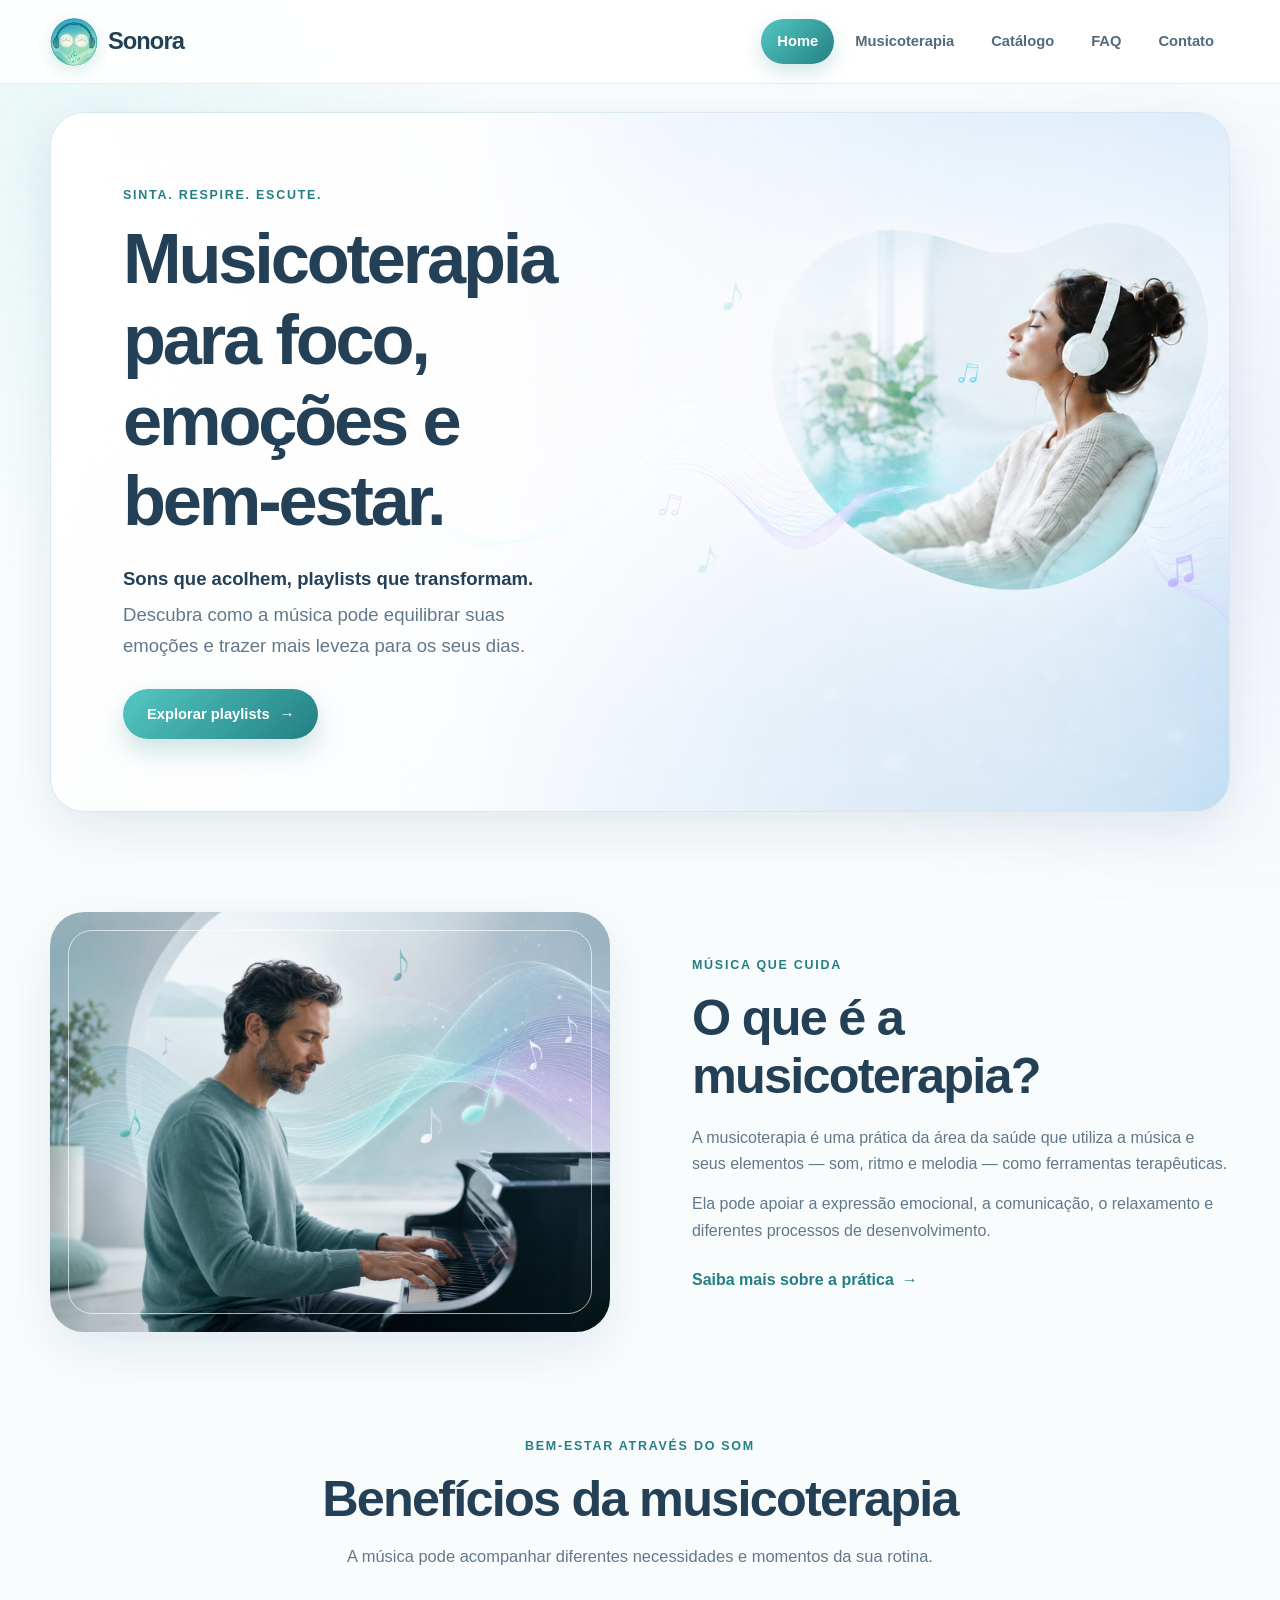
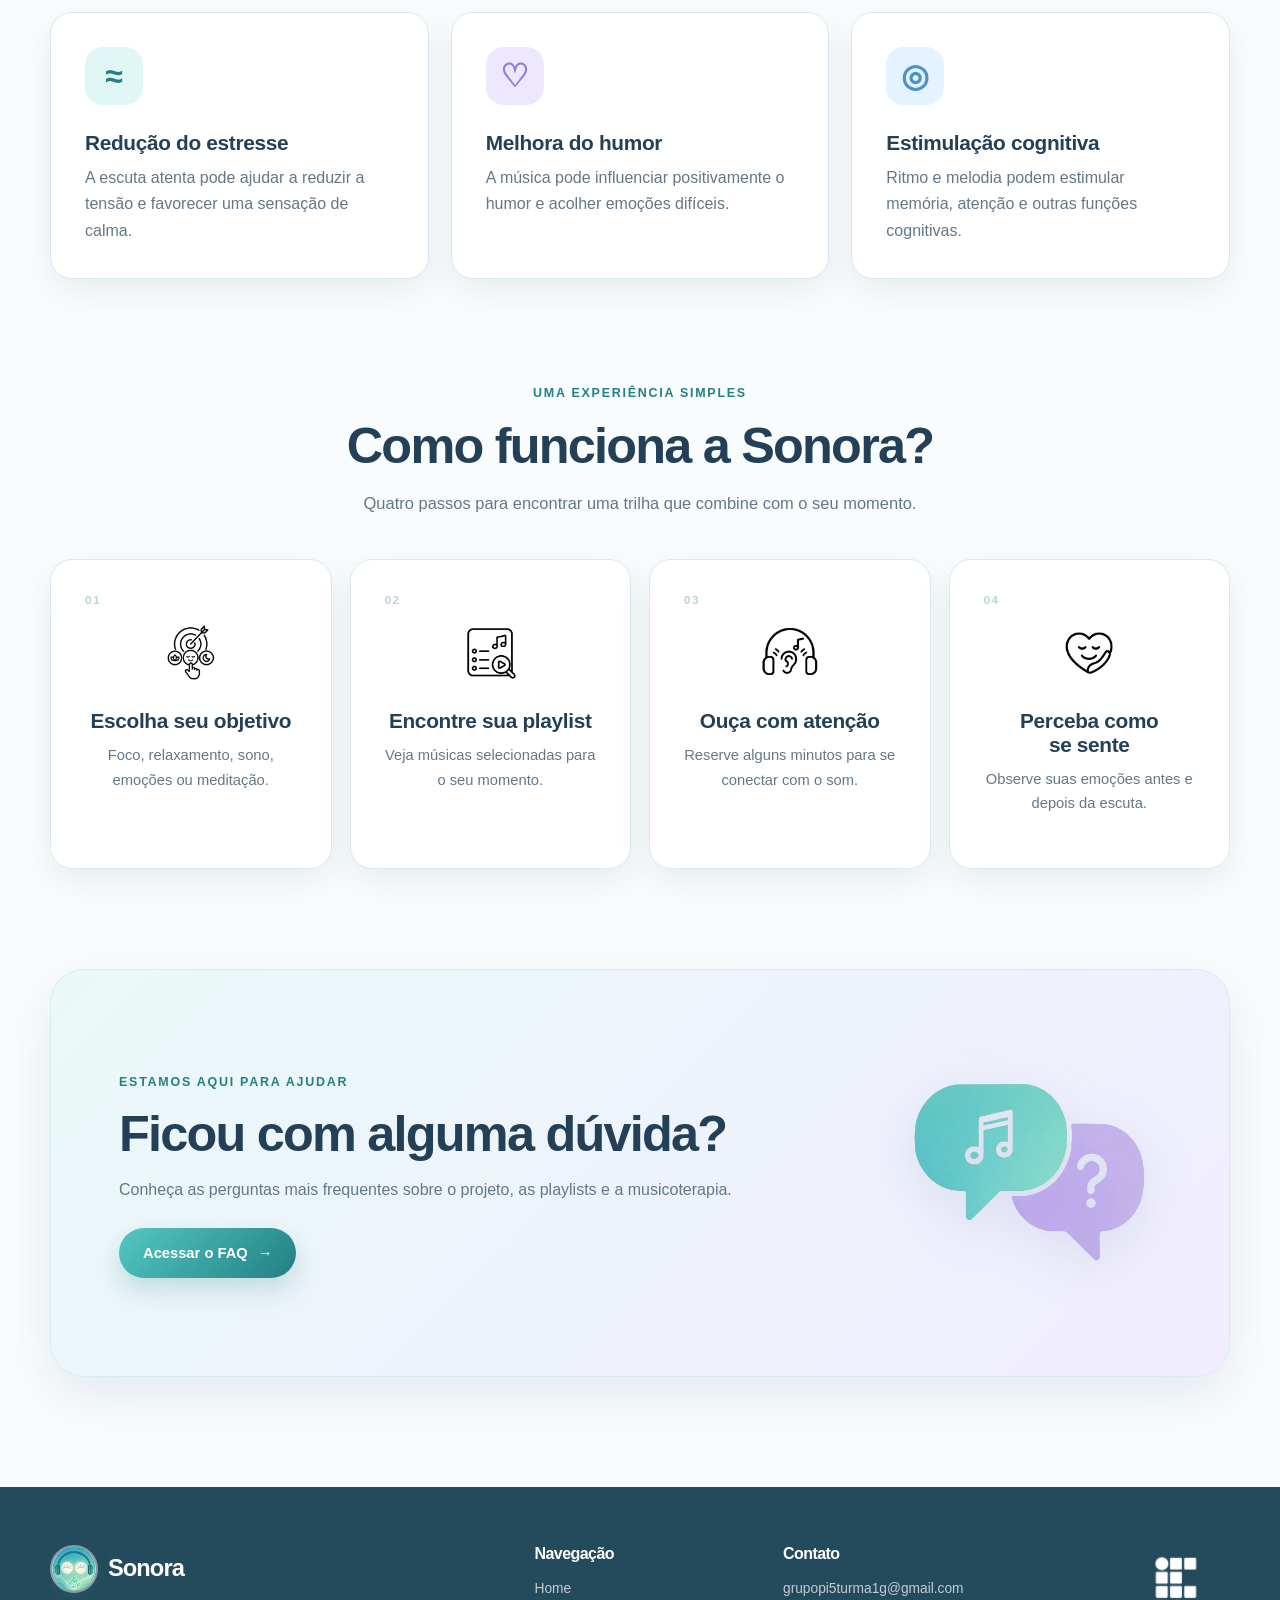
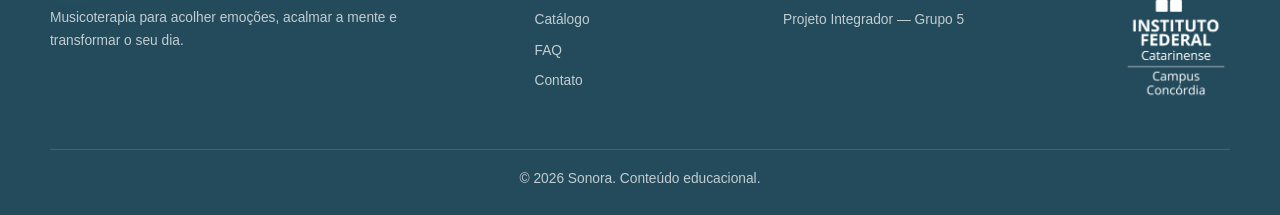
==== commit e1da49c3: "Botão musicoterapia no head arrumado e logo do IF arrumada" ====
--- a/index.html
+++ b/index.html
@@ -14,11 +14,12 @@
     <header class="site_header">
         <div class="barra_de_navegacao">
             <a class="marca" href="index.html" aria-label="Sonora - página inicial">
-                <img src="assets/imagens/01_logo_sonora.png" alt="" width="52" height="52">
+                <img src="assets/imagens/01_logo_sonorav2.png" alt="" width="52" height="52">
                 <span>Sonora</span>
             </a>
             <nav aria-label="Navegação principal">
                 <a href="index.html">Home</a>
+                <a href="html/musicoterapia_informacional.html">Musicoterapia</a>
                 <a href="html/catalogo.html">Catálogo</a>
                 <a href="html/faq.html">FAQ</a>
                 <a href="html/contato.html">Contato</a>
@@ -124,7 +125,7 @@
         <div class="rodape_conteudo">
             <div class="rodape_marca">
                 <a class="marca marca_rodape" href="index.html">
-                    <img src="assets/imagens/01_logo_sonora.png" alt="" width="54" height="54" loading="lazy">
+                    <img src="assets/imagens/01_logo_sonorav2.png" alt="" width="54" height="54" loading="lazy">
                     <span>Sonora</span>
                 </a>
                 <p>Musicoterapia para acolher emoções, acalmar a mente e transformar o seu dia.</p>
--- a/css/style.css
+++ b/css/style.css
@@ -1069,8 +1069,9 @@
 }
 
 .logo_ifc {
-    width: 86px;
-    height: 100px;
+    width: 108px;
+    height: auto;
+    max-width: 100%;
     align-self: start;
     justify-self: end;
     object-fit: contain;
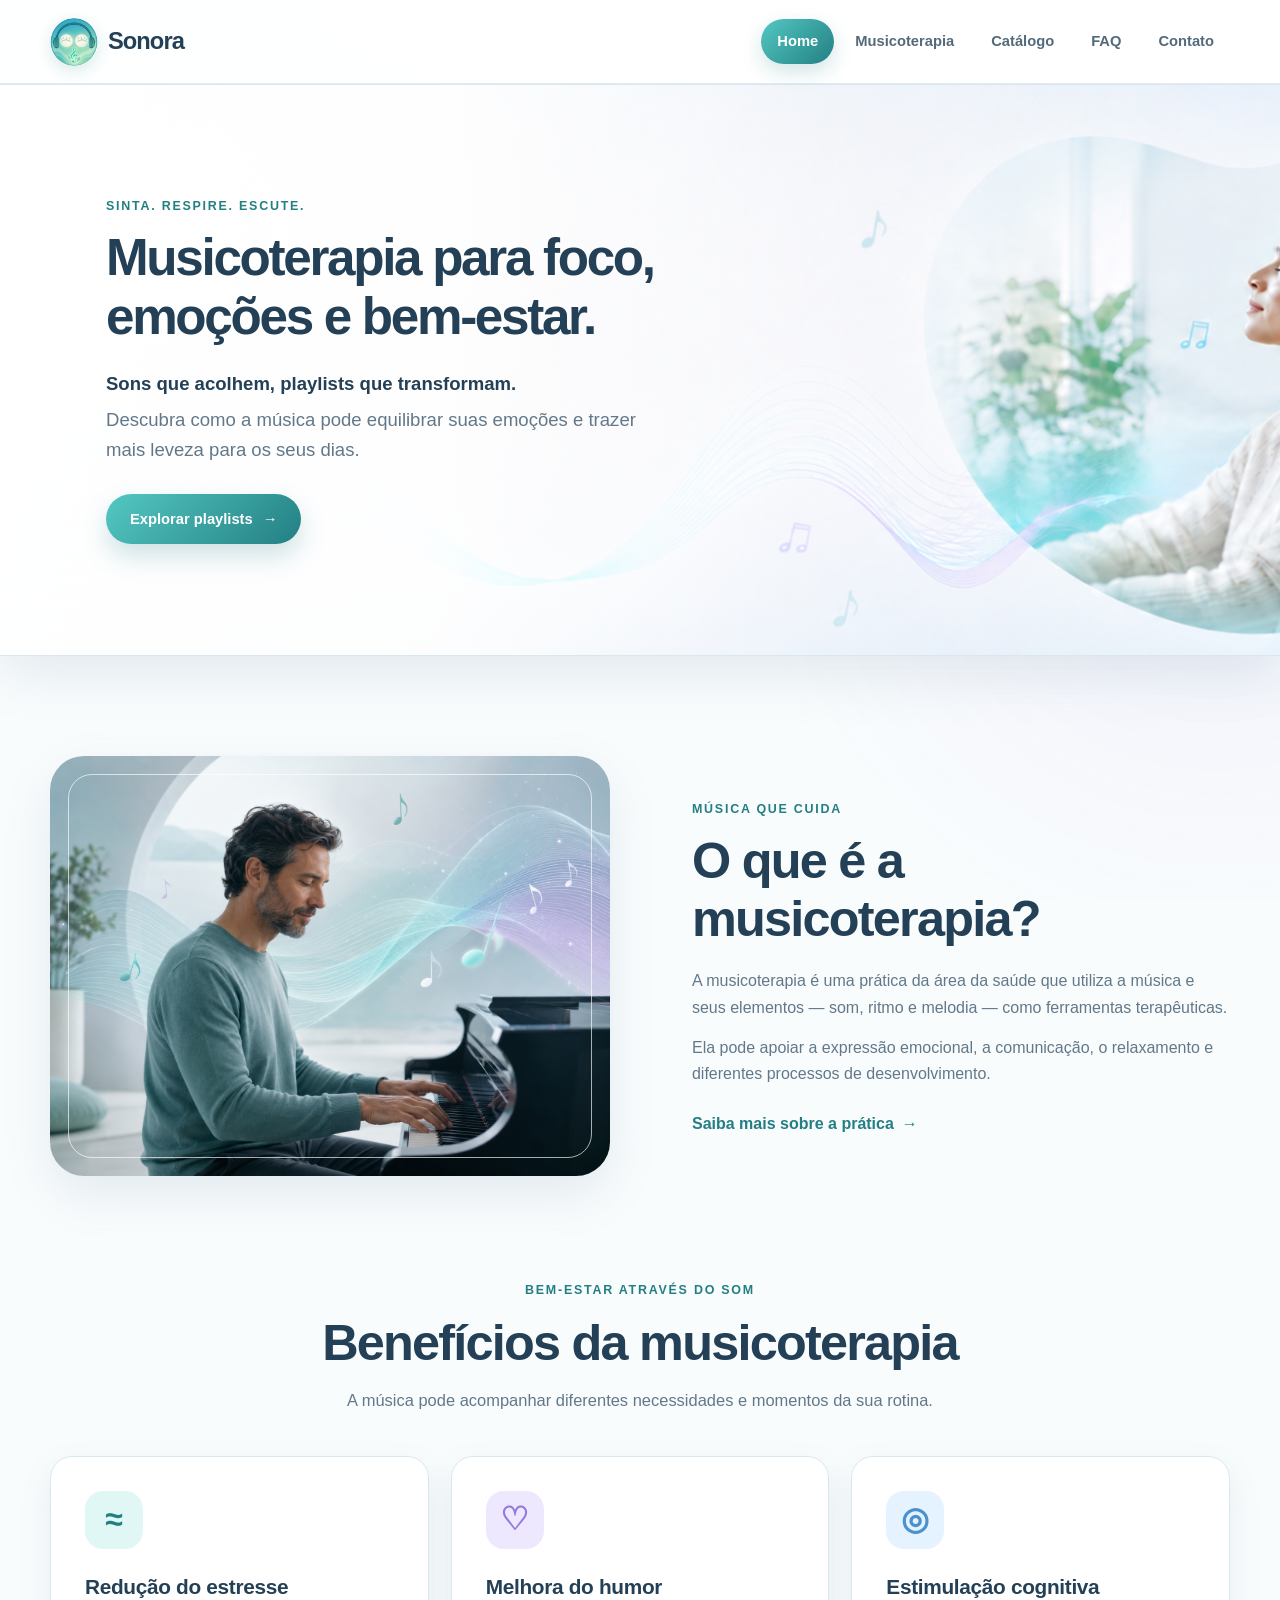
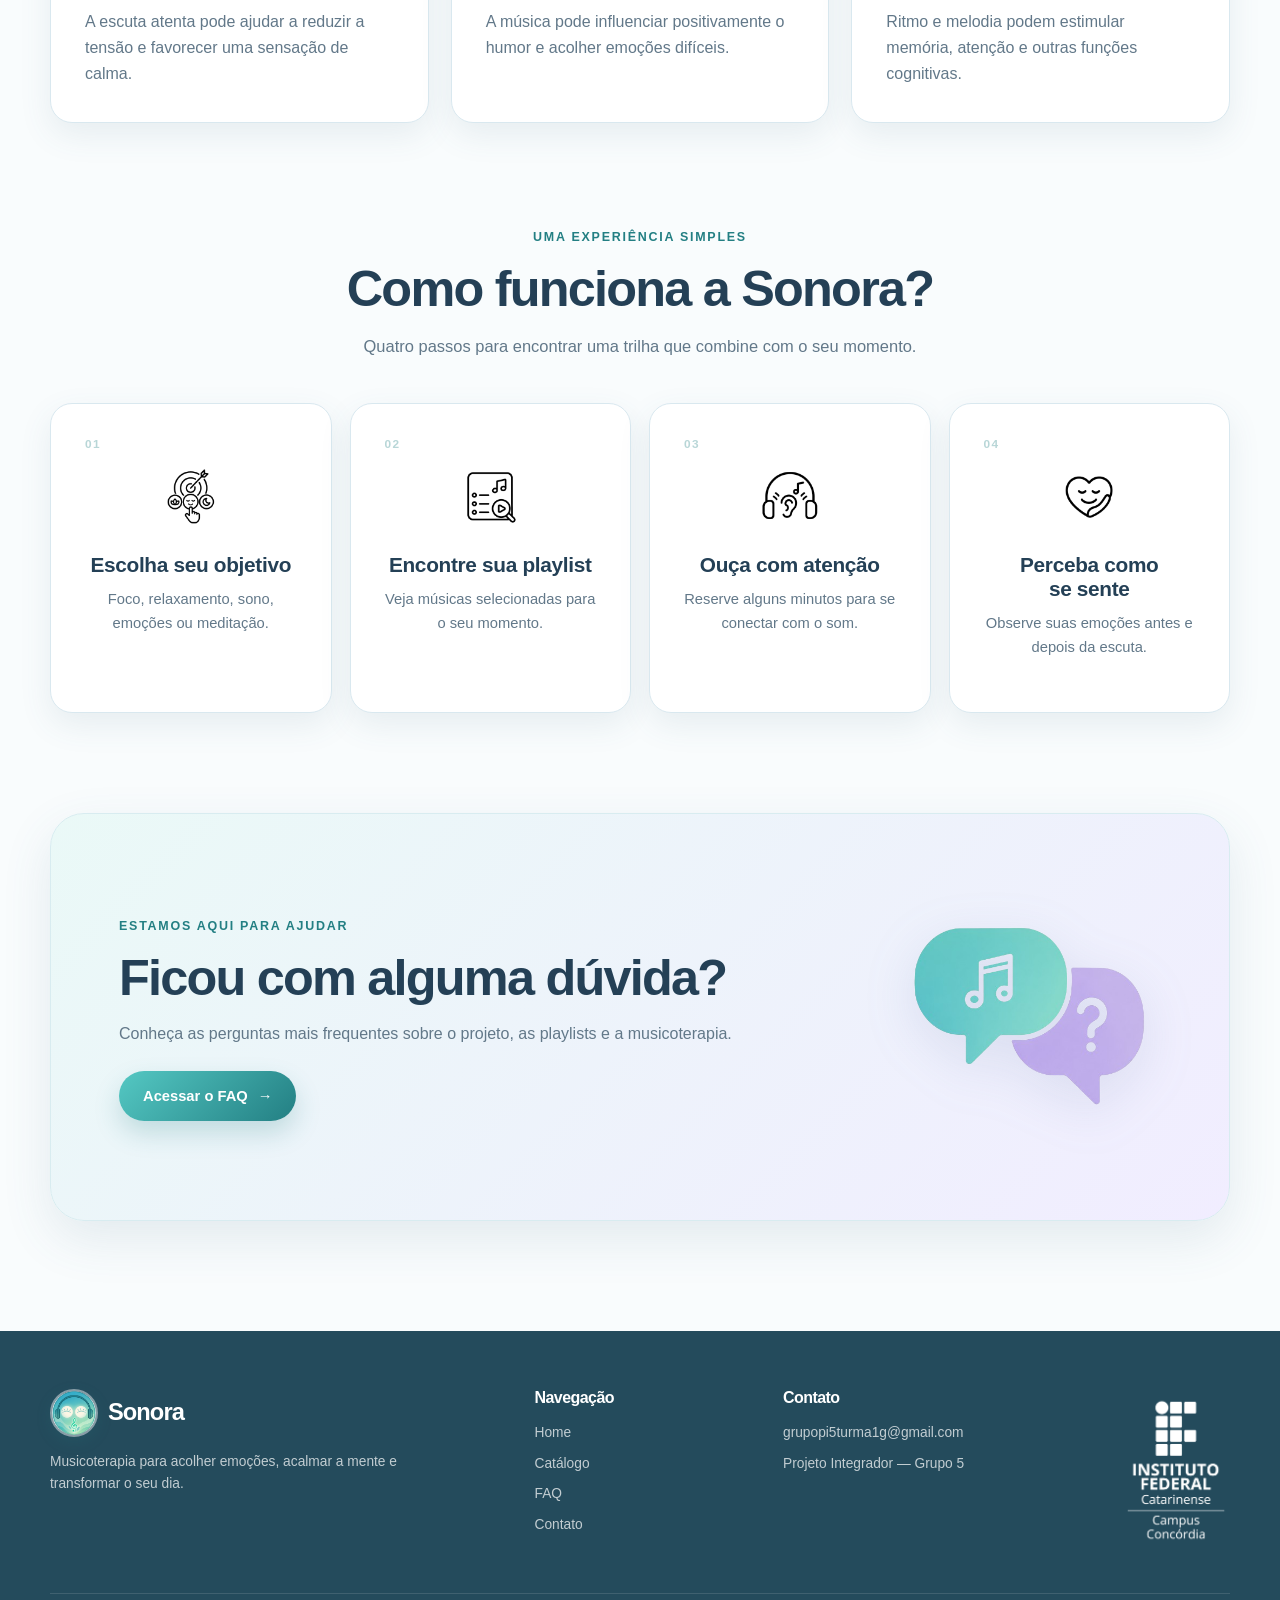
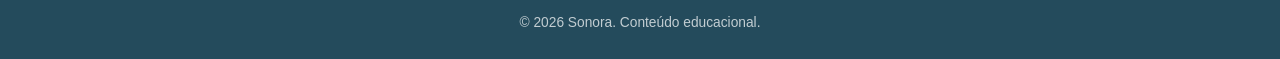
==== commit 2174a0ac: "Banners consertados" ====
--- a/index.html
+++ b/index.html
@@ -29,7 +29,7 @@
 
     <main>
         <section id="hero" class="hero hero_home">
-            <img class="hero_imagem" src="assets/imagens/09_banner_home.png" alt="Mulher ouvindo música com fones de ouvido" fetchpriority="high">
+            <img class="hero_imagem" src="assets/imagens/09_banner_home_wide.png" alt="Mulher ouvindo música com fones de ouvido" fetchpriority="high">
             <div class="hero_conteudo">
                 <span class="eyebrow">Sinta. Respire. Escute.</span>
                 <h1>Musicoterapia para foco, emoções e bem-estar.</h1>
--- a/css/style.css
+++ b/css/style.css
@@ -229,11 +229,13 @@
 
 .hero {
     position: relative;
+    width: 100%;
     min-height: 570px;
     overflow: hidden;
-    margin-top: 28px;
-    border: 1px solid var(--borda);
-    border-radius: var(--raio-grande);
+    margin-top: 0;
+    border-block: 1px solid var(--borda);
+    border-inline: 0;
+    border-radius: 0;
     background: var(--azul-fundo);
     box-shadow: var(--sombra);
     isolation: isolate;
@@ -264,6 +266,7 @@
     flex-direction: column;
     align-items: flex-start;
     justify-content: center;
+    margin-left: max(0px, calc((100% - var(--largura)) / 2));
     padding: clamp(38px, 6vw, 72px);
 }
 
@@ -281,6 +284,17 @@
     display: block;
     margin-bottom: 5px;
     color: var(--texto);
+}
+
+@media (min-width: 781px) {
+    .hero_home .hero_conteudo {
+        width: min(60%, 720px);
+        padding: 48px 56px;
+    }
+
+    .hero_home .hero_conteudo h1 {
+        font-size: clamp(3.05rem, 4vw, 3.85rem);
+    }
 }
 
 .hero_acoes {
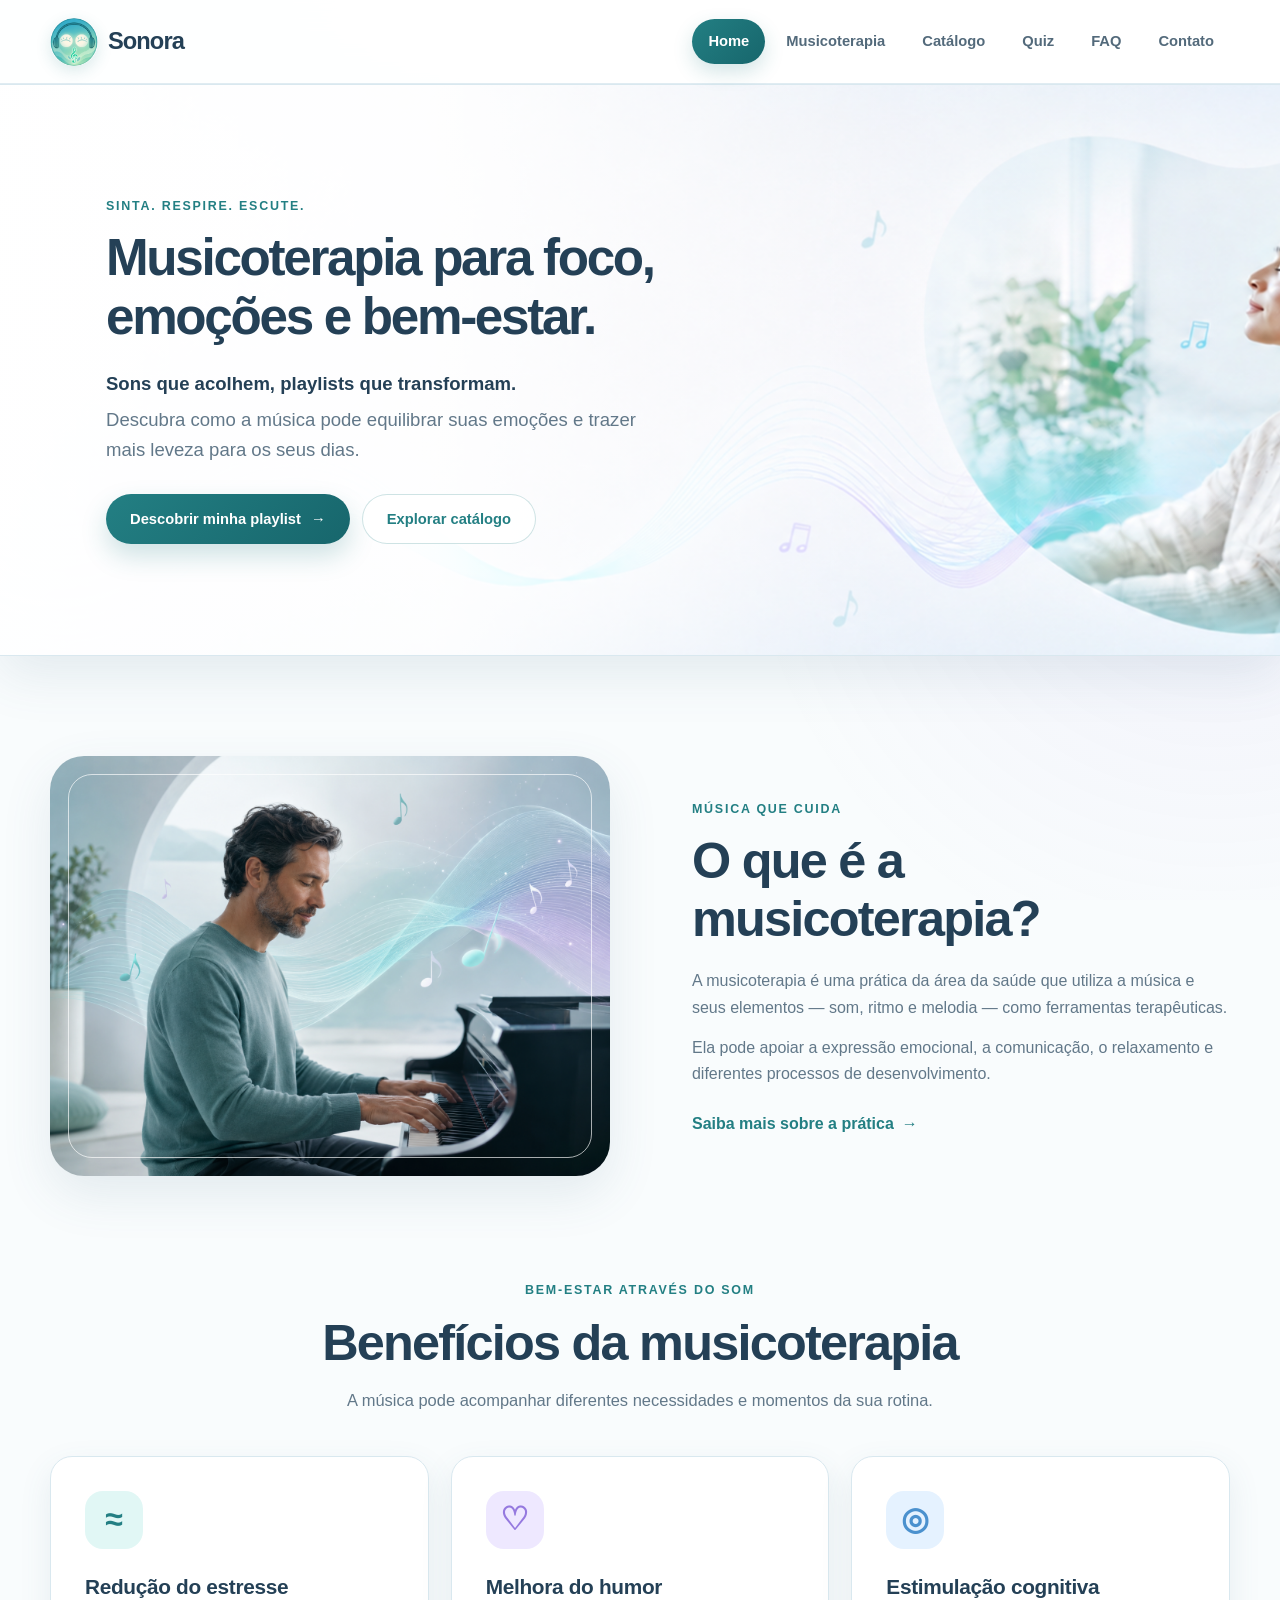
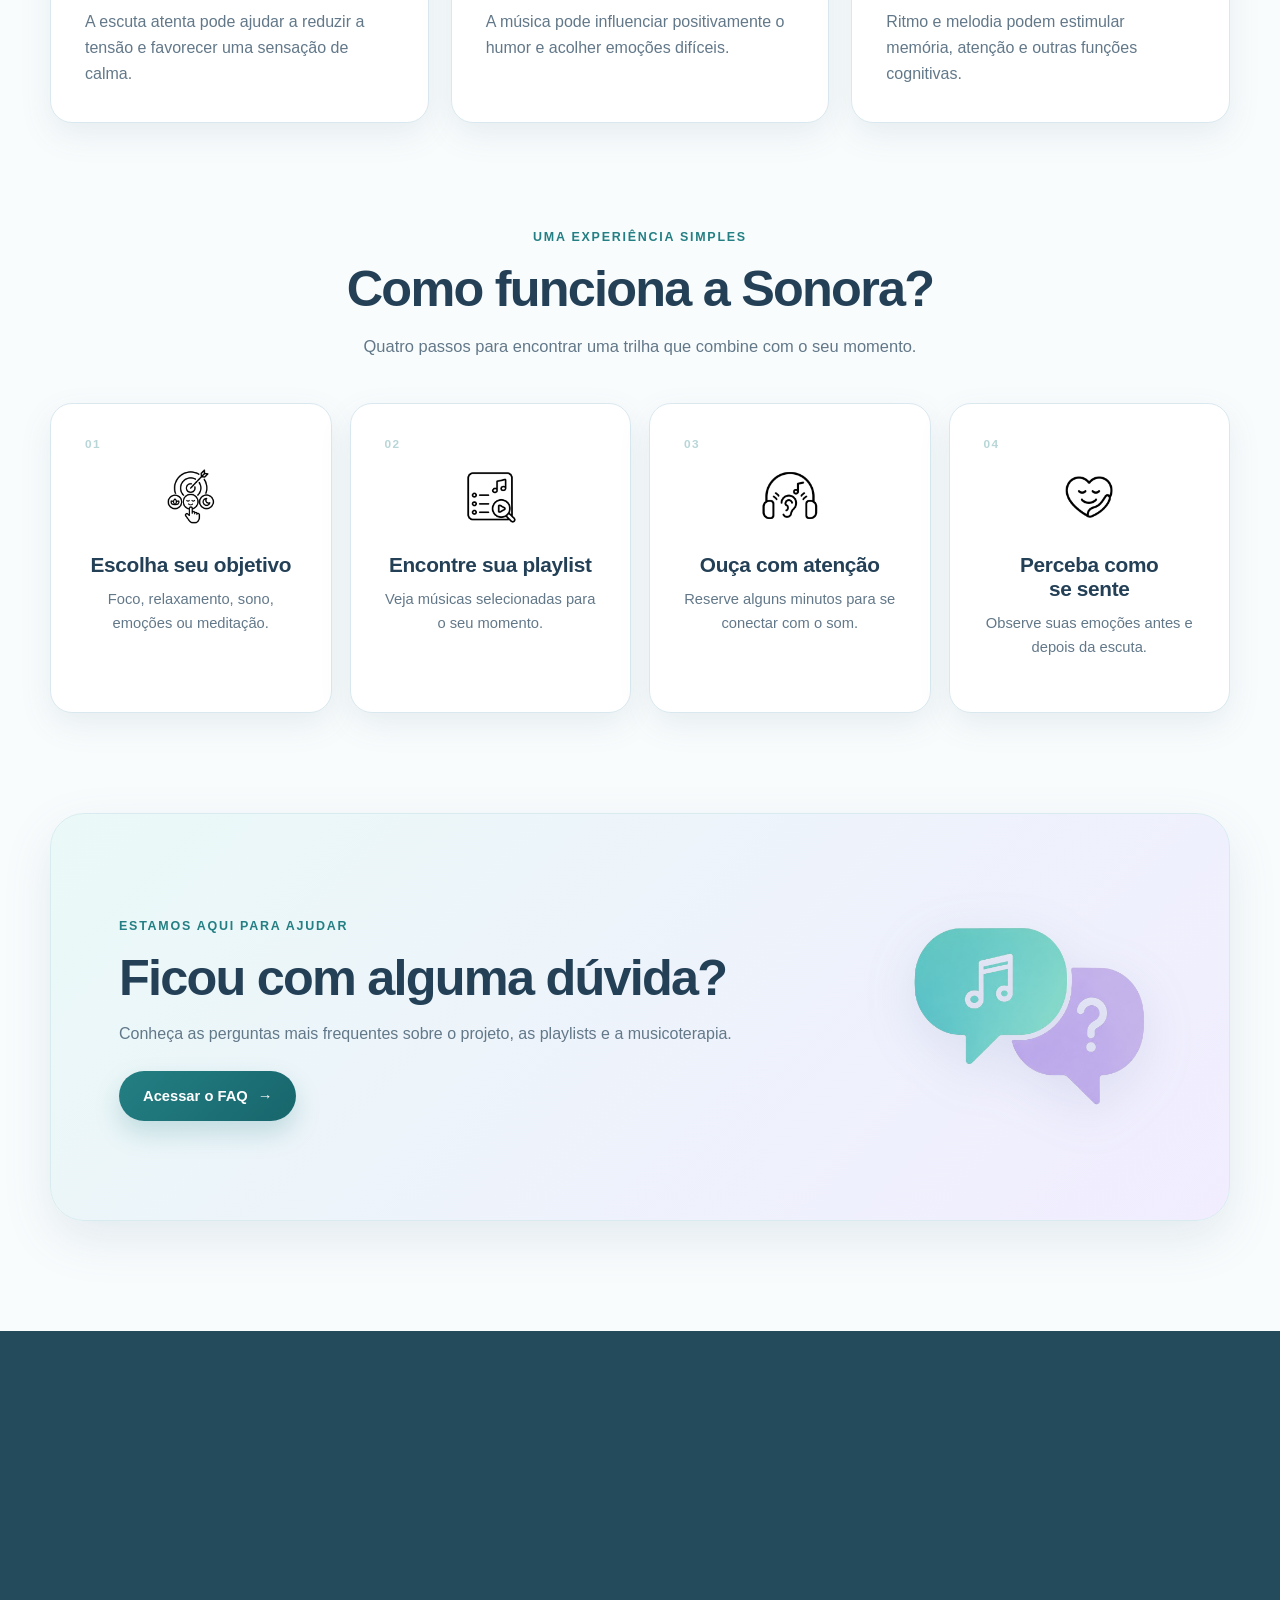
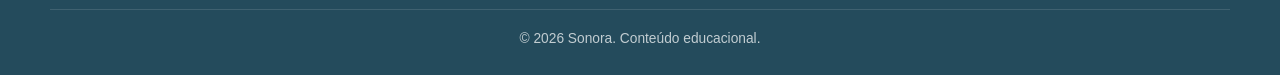
==== commit b3438004: "Quiz" ====
--- a/index.html
+++ b/index.html
@@ -21,6 +21,7 @@
                 <a href="index.html">Home</a>
                 <a href="html/musicoterapia_informacional.html">Musicoterapia</a>
                 <a href="html/catalogo.html">Catálogo</a>
+                <a href="quiz.html">Quiz</a>
                 <a href="html/faq.html">FAQ</a>
                 <a href="html/contato.html">Contato</a>
             </nav>
@@ -34,7 +35,10 @@
                 <span class="eyebrow">Sinta. Respire. Escute.</span>
                 <h1>Musicoterapia para foco, emoções e bem-estar.</h1>
                 <p><strong>Sons que acolhem, playlists que transformam.</strong> Descubra como a música pode equilibrar suas emoções e trazer mais leveza para os seus dias.</p>
-                <a class="botao botao_primario" href="html/catalogo.html">Explorar playlists <span aria-hidden="true">→</span></a>
+                <div class="hero_acoes">
+                    <a class="botao botao_primario" href="quiz.html">Descobrir minha playlist <span aria-hidden="true">→</span></a>
+                    <a class="botao botao_secundario" href="html/catalogo.html">Explorar catálogo</a>
+                </div>
             </div>
         </section>
 
@@ -134,6 +138,7 @@
                 <h2>Navegação</h2>
                 <a href="index.html">Home</a>
                 <a href="html/catalogo.html">Catálogo</a>
+                <a href="quiz.html">Quiz</a>
                 <a href="html/faq.html">FAQ</a>
                 <a href="html/contato.html">Contato</a>
             </div>
--- a/css/style.css
+++ b/css/style.css
@@ -79,7 +79,7 @@
 input:focus-visible,
 textarea:focus-visible,
 [role="button"]:focus-visible {
-    outline: 3px solid rgba(84, 200, 195, 0.4);
+    outline: 3px solid var(--turquesa-escuro);
     outline-offset: 4px;
 }
 
@@ -180,7 +180,7 @@
 
 nav a[aria-current="page"] {
     color: #fff;
-    background: linear-gradient(135deg, var(--turquesa), var(--turquesa-escuro));
+    background: linear-gradient(135deg, var(--turquesa-escuro), #17666c);
     box-shadow: 0 8px 20px rgba(35, 127, 131, 0.2);
 }
 
@@ -322,7 +322,7 @@
 
 .botao_primario {
     color: #fff;
-    background: linear-gradient(135deg, var(--turquesa), var(--turquesa-escuro));
+    background: linear-gradient(135deg, var(--turquesa-escuro), #17666c);
     box-shadow: 0 12px 26px rgba(35, 127, 131, 0.22);
 }
 
@@ -1023,6 +1023,515 @@
     margin-top: 9px;
 }
 
+/* Quiz de recomendação */
+.quiz_intro {
+    display: grid;
+    grid-template-columns: 1.05fr 0.95fr;
+    align-items: center;
+    gap: clamp(42px, 7vw, 90px);
+    min-height: 630px;
+}
+
+.quiz_intro_texto h1 {
+    max-width: 720px;
+    margin-bottom: 22px;
+    font-size: clamp(2.7rem, 5vw, 4.35rem);
+}
+
+.quiz_intro_texto > p {
+    max-width: 670px;
+    font-size: 1.08rem;
+}
+
+.quiz_aviso {
+    display: flex;
+    align-items: flex-start;
+    gap: 13px;
+    max-width: 680px;
+    margin-block: 28px;
+    padding: 17px 19px;
+    border: 1px solid #cfe9e7;
+    border-radius: 17px;
+    background: #edf9f8;
+}
+
+.quiz_aviso_icone {
+    display: grid;
+    width: 29px;
+    height: 29px;
+    flex: 0 0 29px;
+    place-items: center;
+    border-radius: 50%;
+    color: #fff;
+    background: var(--turquesa-escuro);
+    font-size: 0.85rem;
+    font-weight: 850;
+}
+
+.quiz_aviso p {
+    color: #496878;
+    font-size: 0.9rem;
+    line-height: 1.58;
+}
+
+.quiz_aviso strong {
+    color: var(--texto);
+}
+
+.quiz_visual {
+    position: relative;
+    display: grid;
+    min-height: 490px;
+    overflow: hidden;
+    place-items: center;
+    border: 1px solid #d9e9ef;
+    border-radius: 46px;
+    background:
+        radial-gradient(circle at 17% 16%, rgba(84, 200, 195, 0.3), transparent 31%),
+        radial-gradient(circle at 85% 84%, rgba(149, 121, 223, 0.3), transparent 33%),
+        linear-gradient(145deg, #edfafa 0%, #f4f0ff 100%);
+    box-shadow: var(--sombra);
+    isolation: isolate;
+}
+
+.quiz_visual::before,
+.quiz_visual::after {
+    position: absolute;
+    z-index: -1;
+    border: 1px solid rgba(255, 255, 255, 0.7);
+    border-radius: 50%;
+    content: "";
+}
+
+.quiz_visual::before {
+    width: 390px;
+    height: 390px;
+}
+
+.quiz_visual::after {
+    width: 455px;
+    height: 455px;
+}
+
+.quiz_disco {
+    position: relative;
+    display: grid;
+    width: min(58%, 285px);
+    aspect-ratio: 1;
+    place-items: center;
+    border: 9px solid rgba(255, 255, 255, 0.72);
+    border-radius: 50%;
+    background:
+        radial-gradient(circle, #d6d0f8 0 7%, #fff 7.5% 10%, transparent 10.5%),
+        repeating-radial-gradient(circle, #345264 0 4px, #263f50 5px 8px, #3d6073 9px 11px);
+    box-shadow: 0 25px 50px rgba(50, 73, 101, 0.23);
+    animation: quizDiscoFlutua 5s ease-in-out infinite;
+}
+
+.quiz_disco::before {
+    position: absolute;
+    width: 39%;
+    aspect-ratio: 1;
+    border-radius: 50%;
+    background: linear-gradient(135deg, var(--turquesa), var(--lilas));
+    box-shadow: inset 0 0 0 6px rgba(255, 255, 255, 0.24);
+    content: "";
+}
+
+.quiz_disco_centro {
+    position: relative;
+    z-index: 1;
+    width: 19px;
+    height: 19px;
+    border: 5px solid #fff;
+    border-radius: 50%;
+    background: var(--texto);
+}
+
+.quiz_nota {
+    position: absolute;
+    display: grid;
+    width: 54px;
+    height: 54px;
+    place-items: center;
+    border-radius: 18px;
+    color: var(--turquesa-escuro);
+    background: rgba(255, 255, 255, 0.92);
+    box-shadow: 0 12px 27px rgba(68, 105, 129, 0.14);
+    font-size: 1.6rem;
+    font-weight: 800;
+}
+
+.quiz_nota_um {
+    top: -21px;
+    right: -28px;
+    rotate: 8deg;
+}
+
+.quiz_nota_dois {
+    bottom: 4px;
+    left: -37px;
+    color: var(--lilas);
+    rotate: -10deg;
+}
+
+.quiz_tag {
+    position: absolute;
+    padding: 9px 15px;
+    border: 1px solid rgba(255, 255, 255, 0.78);
+    border-radius: 999px;
+    color: var(--texto);
+    background: rgba(255, 255, 255, 0.86);
+    box-shadow: 0 10px 25px rgba(68, 105, 129, 0.12);
+    font-size: 0.78rem;
+    font-weight: 760;
+    backdrop-filter: blur(10px);
+}
+
+.quiz_tag_relaxamento {
+    top: 12%;
+    left: 7%;
+}
+
+.quiz_tag_foco {
+    top: 17%;
+    right: 6%;
+}
+
+.quiz_tag_sono {
+    right: 7%;
+    bottom: 13%;
+}
+
+.quiz_tag_emocoes {
+    bottom: 15%;
+    left: 6%;
+}
+
+@keyframes quizDiscoFlutua {
+    0%,
+    100% {
+        transform: translateY(0) rotate(-2deg);
+    }
+
+    50% {
+        transform: translateY(-12px) rotate(2deg);
+    }
+}
+
+.quiz_secao {
+    max-width: 980px;
+    scroll-margin-top: 100px;
+}
+
+.quiz_cabecalho {
+    display: flex;
+    align-items: flex-end;
+    justify-content: space-between;
+    gap: 32px;
+    margin-bottom: 30px;
+}
+
+.quiz_cabecalho h2 {
+    max-width: 650px;
+}
+
+.quiz_cabecalho > p {
+    max-width: 310px;
+    padding-bottom: 6px;
+    font-size: 0.93rem;
+    text-align: right;
+}
+
+.quiz_painel {
+    overflow: hidden;
+    padding: clamp(25px, 5vw, 48px);
+    border: 1px solid var(--borda);
+    border-radius: var(--raio-grande);
+    background: rgba(255, 255, 255, 0.96);
+    box-shadow: var(--sombra);
+}
+
+.quiz_progresso_cabecalho {
+    display: flex;
+    align-items: center;
+    justify-content: space-between;
+    gap: 20px;
+    margin-bottom: 10px;
+    color: var(--turquesa-escuro);
+    font-size: 0.78rem;
+    font-weight: 820;
+    letter-spacing: 0.04em;
+    text-transform: uppercase;
+}
+
+.quiz_progresso_cabecalho p {
+    color: inherit;
+}
+
+.quiz_progresso {
+    height: 9px;
+    overflow: hidden;
+    border-radius: 999px;
+    background: #e5eff3;
+}
+
+.quiz_progresso > span {
+    display: block;
+    width: 14%;
+    height: 100%;
+    border-radius: inherit;
+    background: linear-gradient(90deg, var(--turquesa), var(--lilas));
+    box-shadow: 0 0 16px rgba(84, 200, 195, 0.34);
+    transition: width 360ms cubic-bezier(0.2, 0.8, 0.2, 1);
+}
+
+.quiz_conteudo {
+    min-height: 455px;
+    padding-top: clamp(35px, 6vw, 55px);
+    opacity: 1;
+    transform: translateY(0);
+    transition: opacity 180ms ease, transform 180ms ease;
+}
+
+.quiz_conteudo.esta_saindo {
+    opacity: 0;
+    transform: translateY(9px);
+}
+
+.quiz_tela {
+    animation: quizTelaEntrada 380ms cubic-bezier(0.2, 0.8, 0.2, 1) both;
+}
+
+@keyframes quizTelaEntrada {
+    from {
+        opacity: 0;
+        transform: translateY(12px);
+    }
+
+    to {
+        opacity: 1;
+        transform: translateY(0);
+    }
+}
+
+.quiz_formulario fieldset {
+    min-width: 0;
+    border: 0;
+}
+
+.quiz_pergunta_titulo {
+    max-width: 800px;
+    margin-bottom: 11px;
+    color: var(--texto);
+    font-size: clamp(1.65rem, 3.6vw, 2.35rem);
+    font-weight: 800;
+    letter-spacing: -0.035em;
+    line-height: 1.18;
+}
+
+.quiz_pergunta_titulo:focus,
+.quiz_resultado_titulo:focus {
+    outline: none;
+}
+
+.quiz_instrucao {
+    margin-bottom: 28px;
+    font-size: 0.92rem;
+}
+
+.quiz_alternativas {
+    display: grid;
+    grid-template-columns: repeat(2, minmax(0, 1fr));
+    gap: 14px;
+}
+
+.quiz_alternativa {
+    position: relative;
+    display: grid;
+    min-height: 92px;
+    grid-template-columns: 42px 1fr 27px;
+    align-items: center;
+    gap: 13px;
+    overflow: hidden;
+    padding: 17px 18px;
+    border: 1px solid var(--borda);
+    border-radius: 17px;
+    background: #f9fcfd;
+    cursor: pointer;
+    transition: border-color 180ms ease, box-shadow 180ms ease, background-color 180ms ease, transform 180ms ease;
+}
+
+.quiz_alternativa:hover {
+    border-color: #acdcd9;
+    background: #f2fbfa;
+    box-shadow: 0 10px 22px rgba(68, 105, 129, 0.09);
+    transform: translateY(-2px);
+}
+
+.quiz_alternativa:has(input:checked) {
+    border-color: var(--turquesa);
+    background: #edf9f8;
+    box-shadow: 0 0 0 3px rgba(84, 200, 195, 0.12);
+}
+
+.quiz_alternativa:has(input:focus-visible) {
+    outline: 3px solid var(--turquesa-escuro);
+    outline-offset: 3px;
+}
+
+.quiz_alternativa input {
+    position: absolute;
+    width: 1px;
+    height: 1px;
+    overflow: hidden;
+    clip: rect(0 0 0 0);
+    clip-path: inset(50%);
+    white-space: nowrap;
+}
+
+.quiz_alternativa_letra {
+    display: grid;
+    width: 42px;
+    height: 42px;
+    place-items: center;
+    border: 1px solid #cfe1e8;
+    border-radius: 13px;
+    color: var(--turquesa-escuro);
+    background: #fff;
+    font-size: 0.83rem;
+    font-weight: 850;
+    transition: color 180ms ease, border-color 180ms ease, background-color 180ms ease;
+}
+
+.quiz_alternativa input:checked ~ .quiz_alternativa_letra {
+    color: #fff;
+    border-color: var(--turquesa-escuro);
+    background: var(--turquesa-escuro);
+}
+
+.quiz_alternativa_texto {
+    color: var(--texto);
+    font-size: 0.93rem;
+    font-weight: 670;
+    line-height: 1.45;
+}
+
+.quiz_alternativa_check {
+    display: grid;
+    width: 25px;
+    height: 25px;
+    place-items: center;
+    border-radius: 50%;
+    color: #fff;
+    background: var(--turquesa-escuro);
+    font-size: 0.76rem;
+    opacity: 0;
+    scale: 0.72;
+    transition: opacity 180ms ease, scale 180ms ease;
+}
+
+.quiz_alternativa input:checked ~ .quiz_alternativa_check {
+    opacity: 1;
+    scale: 1;
+}
+
+.quiz_acoes {
+    display: flex;
+    align-items: center;
+    justify-content: space-between;
+    gap: 15px;
+    margin-top: 30px;
+}
+
+.quiz_avancar:disabled {
+    cursor: not-allowed;
+    opacity: 0.48;
+    box-shadow: none;
+    transform: none;
+}
+
+.quiz_resultado {
+    max-width: 730px;
+    margin-inline: auto;
+    text-align: center;
+}
+
+.quiz_resultado_icone {
+    display: grid;
+    width: 84px;
+    height: 84px;
+    margin: 0 auto 24px;
+    place-items: center;
+    border-radius: 27px;
+    color: var(--turquesa-escuro);
+    background: linear-gradient(145deg, #e2f8f5, #e9f4ff);
+    box-shadow: 0 14px 30px rgba(68, 105, 129, 0.13);
+    font-size: 2.55rem;
+    font-weight: 800;
+}
+
+.quiz_resultado[data-resultado="sono"] .quiz_resultado_icone,
+.quiz_resultado[data-resultado="emocoes"] .quiz_resultado_icone {
+    color: #7457c0;
+    background: linear-gradient(145deg, #eee8ff, #e8f2ff);
+}
+
+.quiz_resultado .eyebrow {
+    margin-bottom: 15px;
+}
+
+.quiz_resultado_titulo {
+    margin-bottom: 17px;
+    font-size: clamp(2rem, 4.5vw, 3rem);
+}
+
+.quiz_resultado > p {
+    max-width: 650px;
+    margin-inline: auto;
+}
+
+.quiz_resultado_observacao {
+    margin-top: 15px;
+    font-size: 0.82rem;
+}
+
+.quiz_resultado_acoes {
+    display: flex;
+    flex-wrap: wrap;
+    justify-content: center;
+    gap: 12px;
+    margin-top: 30px;
+}
+
+.botao_spotify {
+    color: #102d1b;
+    background: var(--spotify);
+    box-shadow: 0 12px 27px rgba(30, 215, 96, 0.23);
+}
+
+.botao_spotify:hover {
+    background: #31e874;
+    box-shadow: 0 16px 33px rgba(30, 215, 96, 0.3);
+    transform: translateY(-3px);
+}
+
+.quiz_nota_final {
+    max-width: 780px;
+    margin: 20px auto 0;
+    font-size: 0.78rem;
+    text-align: center;
+}
+
+.quiz_sem_script {
+    margin-top: 30px;
+    padding: 18px;
+    border-radius: 14px;
+    color: #7a5523;
+    background: #fff4dc;
+    text-align: center;
+}
+
 .hero_informacional .hero_imagem {
     object-position: 62% center;
 }
@@ -1174,13 +1683,20 @@
     }
 
     nav {
-        max-width: 69vw;
+        max-width: calc(100% - 118px);
         overflow-x: auto;
-        scrollbar-width: none;
+        scrollbar-color: var(--turquesa-escuro) transparent;
+        scrollbar-width: thin;
     }
 
     nav::-webkit-scrollbar {
-        display: none;
+        display: block;
+        height: 3px;
+    }
+
+    nav::-webkit-scrollbar-thumb {
+        border-radius: 999px;
+        background: var(--turquesa-escuro);
     }
 
     nav a {
@@ -1222,6 +1738,38 @@
         grid-template-columns: 1fr;
     }
 
+    .quiz_intro {
+        min-height: 0;
+        grid-template-columns: 1fr;
+        margin-top: 72px;
+    }
+
+    .quiz_intro_texto {
+        max-width: 720px;
+    }
+
+    .quiz_visual {
+        width: min(100%, 640px);
+        min-height: 420px;
+        margin-inline: auto;
+    }
+
+    .quiz_cabecalho {
+        align-items: flex-start;
+        flex-direction: column;
+        gap: 13px;
+    }
+
+    .quiz_cabecalho > p {
+        max-width: 560px;
+        padding-bottom: 0;
+        text-align: left;
+    }
+
+    .quiz_alternativas {
+        grid-template-columns: 1fr;
+    }
+
     .beneficios_grid {
         grid-template-columns: 1fr;
     }
@@ -1256,6 +1804,14 @@
 
     h2 {
         font-size: clamp(1.8rem, 9vw, 2.5rem);
+    }
+
+    .site_header .marca > span {
+        display: none;
+    }
+
+    .site_header nav {
+        max-width: calc(100% - 52px);
     }
 
     .hero,
@@ -1282,6 +1838,106 @@
     .hero_acoes,
     .hero_acoes .botao {
         width: 100%;
+    }
+
+    .quiz_intro {
+        gap: 38px;
+        margin-top: 55px;
+    }
+
+    .quiz_intro_texto h1 {
+        font-size: clamp(2.35rem, 12vw, 3.25rem);
+    }
+
+    .quiz_intro_texto > .botao {
+        width: 100%;
+    }
+
+    .quiz_visual {
+        min-height: 350px;
+        border-radius: 30px;
+    }
+
+    .quiz_visual::before {
+        width: 280px;
+        height: 280px;
+    }
+
+    .quiz_visual::after {
+        width: 335px;
+        height: 335px;
+    }
+
+    .quiz_disco {
+        width: 205px;
+    }
+
+    .quiz_nota {
+        width: 45px;
+        height: 45px;
+        border-radius: 14px;
+        font-size: 1.3rem;
+    }
+
+    .quiz_tag {
+        padding: 7px 10px;
+        font-size: 0.68rem;
+    }
+
+    .quiz_tag_relaxamento {
+        top: 8%;
+        left: 4%;
+    }
+
+    .quiz_tag_foco {
+        top: 12%;
+        right: 3%;
+    }
+
+    .quiz_tag_sono {
+        right: 4%;
+        bottom: 9%;
+    }
+
+    .quiz_tag_emocoes {
+        bottom: 11%;
+        left: 3%;
+    }
+
+    .quiz_painel {
+        padding: 22px 18px;
+        border-radius: 24px;
+    }
+
+    .quiz_conteudo {
+        min-height: 0;
+        padding-top: 36px;
+    }
+
+    .quiz_alternativa {
+        min-height: 82px;
+        grid-template-columns: 38px 1fr 25px;
+        gap: 11px;
+        padding: 14px;
+    }
+
+    .quiz_alternativa_letra {
+        width: 38px;
+        height: 38px;
+    }
+
+    .quiz_acoes {
+        align-items: stretch;
+        flex-direction: column-reverse;
+    }
+
+    .quiz_acoes .botao,
+    .quiz_resultado_acoes .botao {
+        width: 100%;
+    }
+
+    .quiz_acao_espacador {
+        display: none;
     }
 
     .passos_grid,
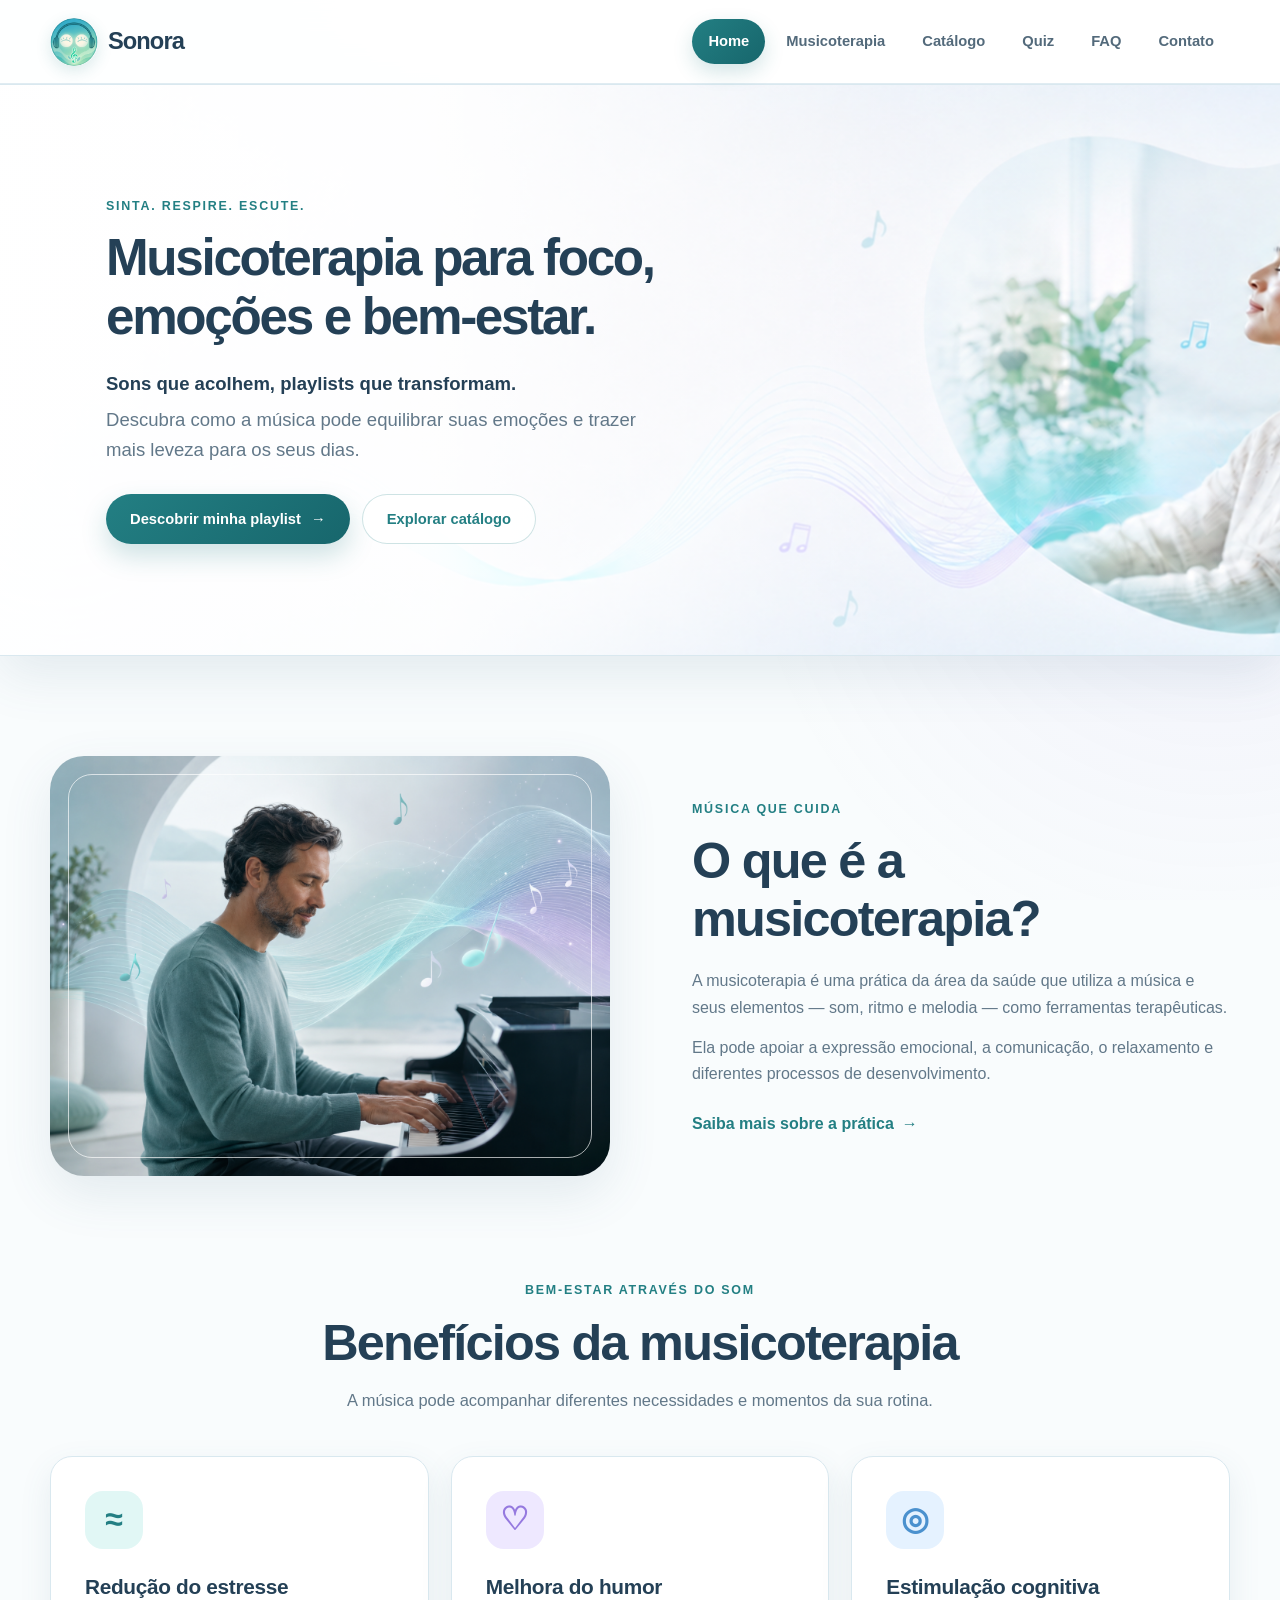
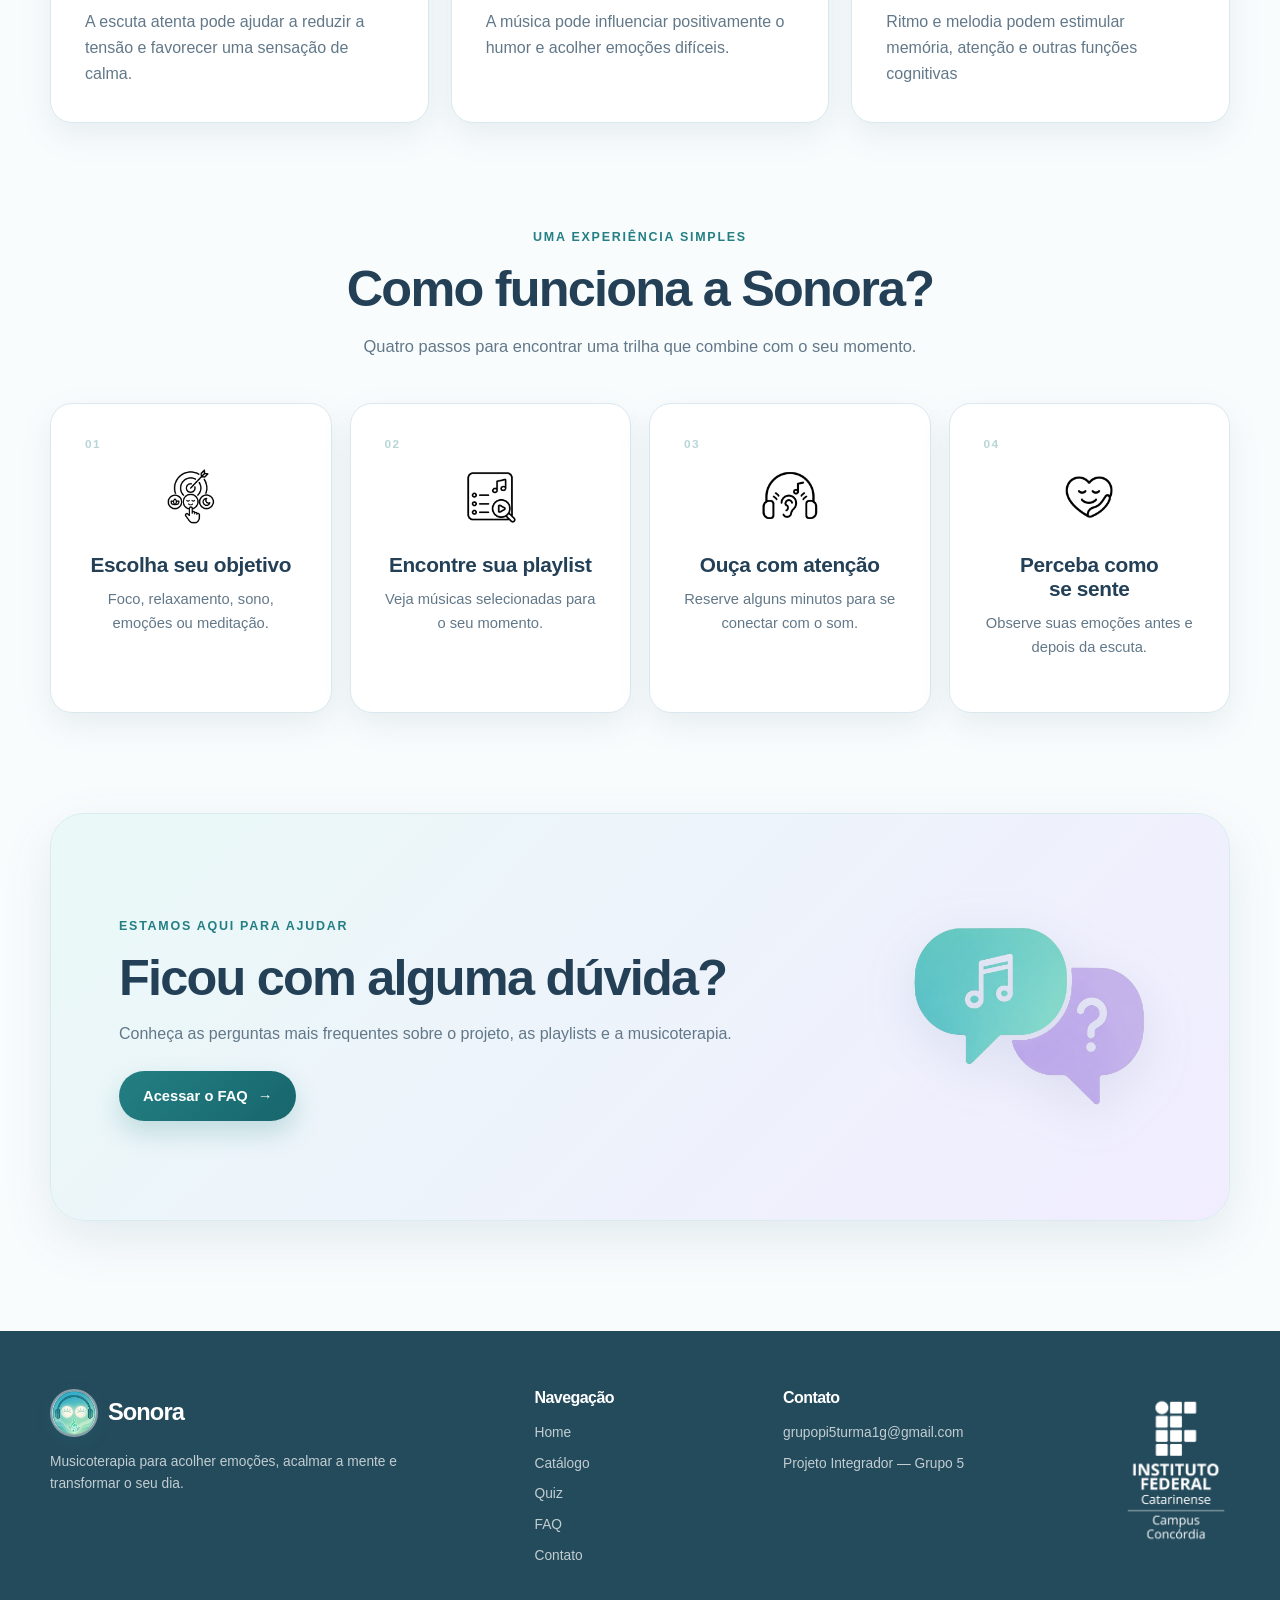
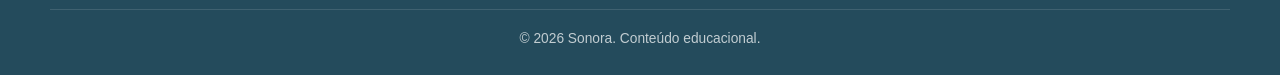
==== commit 3335b524: "Update cognitive stimulation paragraph text Removed the period at the end of the cognitive stimulati" ====
--- a/index.html
+++ b/index.html
@@ -75,7 +75,7 @@
                 <article class="beneficio">
                     <span class="icone_texto icone_azul" aria-hidden="true">◎</span>
                     <h3>Estimulação cognitiva</h3>
-                    <p>Ritmo e melodia podem estimular memória, atenção e outras funções cognitivas.</p>
+                    <p>Ritmo e melodia podem estimular memória, atenção e outras funções cognitivas</p>
                 </article>
             </div>
         </section>
